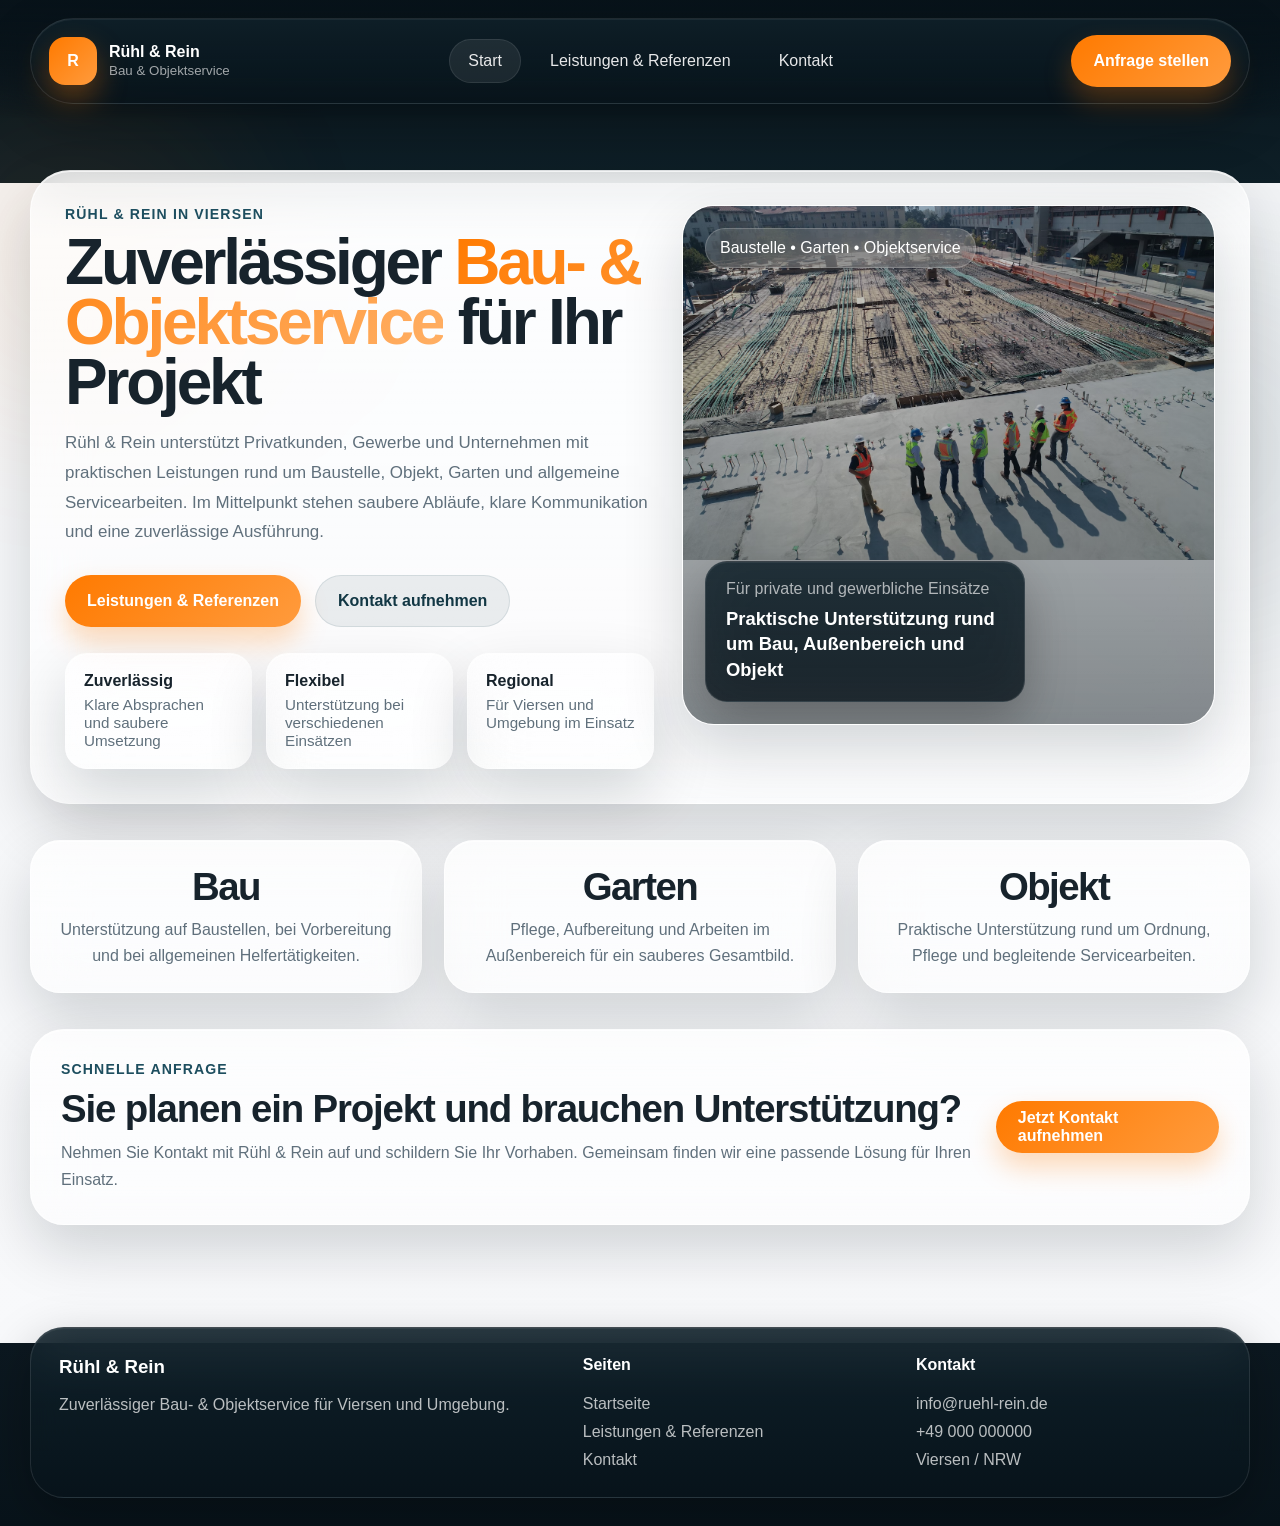
==== index.html @ a5742839 "first commit" ====
<!doctype html>
<html lang="de">
<head>
  <meta charset="utf-8">
  <meta name="viewport" content="width=device-width, initial-scale=1">
  <title>Rühl & Rein – Bau & Objektservice in Viersen</title>
  <meta name="description" content="Rühl & Rein steht für zuverlässigen Bau- und Objektservice in Viersen. Leistungen und Kontakt auf einen Blick.">
  <link rel="stylesheet" href="assets/css/style.css">
</head>
<body>
  <div class="bg-orb orb-1"></div>
  <div class="bg-orb orb-2"></div>
  
    <header class="site-header">
      <div class="container nav-shell glass dark-glass">
        <a href="index.html" class="brand" aria-label="Rühl & Rein Startseite">
          <span class="brand-mark">R</span>
          <span class="brand-copy">
            <strong>Rühl & Rein</strong>
            <small>Bau & Objektservice</small>
          </span>
        </a>

        <nav class="main-nav" aria-label="Hauptnavigation">
          <a href="index.html" class="active">Start</a>
          <a href="leistungen-referenzen.html" class="">Leistungen & Referenzen</a>
          <a href="kontakt.html" class="">Kontakt</a>
        </nav>

        <a href="kontakt.html" class="btn btn-primary">Anfrage stellen</a>
      </div>
    </header>
    
  <main>
    
<section class="hero container">
  <div class="hero-grid glass light-glass">
    <div class="hero-copy">
      <span class="eyebrow">Rühl & Rein in Viersen</span>
      <h1>Zuverlässiger <span>Bau- & Objektservice</span> für Ihr Projekt</h1>
      <p>
        Rühl & Rein unterstützt Privatkunden, Gewerbe und Unternehmen mit praktischen Leistungen
        rund um Baustelle, Objekt, Garten und allgemeine Servicearbeiten. Im Mittelpunkt stehen
        saubere Abläufe, klare Kommunikation und eine zuverlässige Ausführung.
      </p>

      <div class="hero-actions">
        <a href="leistungen-referenzen.html" class="btn btn-primary">Leistungen & Referenzen</a>
        <a href="kontakt.html" class="btn btn-ghost">Kontakt aufnehmen</a>
      </div>

      <div class="hero-facts">
        <div class="fact-card glass soft-glass">
          <strong>Zuverlässig</strong>
          <span>Klare Absprachen und saubere Umsetzung</span>
        </div>
        <div class="fact-card glass soft-glass">
          <strong>Flexibel</strong>
          <span>Unterstützung bei verschiedenen Einsätzen</span>
        </div>
        <div class="fact-card glass soft-glass">
          <strong>Regional</strong>
          <span>Für Viersen und Umgebung im Einsatz</span>
        </div>
      </div>
    </div>

    <div class="hero-visual">
      <div class="hero-image glass soft-glass">
        <img src="assets/img/1.avif" alt="1">
        <div class="hero-overlay">
          <div class="overlay-chip">Baustelle • Garten • Objektservice</div>
          <div class="overlay-card glass dark-glass">
            <span>Für private und gewerbliche Einsätze</span>
            <strong>Praktische Unterstützung rund um Bau, Außenbereich und Objekt</strong>
          </div>
        </div>
      </div>
    </div>
  </div>
</section>

<section class="section container">
  <div class="stats-grid">
    <article class="stat-card glass light-glass">
      <div class="stat-number">Bau</div>
      <div class="stat-label">Unterstützung auf Baustellen, bei Vorbereitung und bei allgemeinen Helfertätigkeiten.</div>
    </article>
    <article class="stat-card glass light-glass">
      <div class="stat-number">Garten</div>
      <div class="stat-label">Pflege, Aufbereitung und Arbeiten im Außenbereich für ein sauberes Gesamtbild.</div>
    </article>
    <article class="stat-card glass light-glass">
      <div class="stat-number">Objekt</div>
      <div class="stat-label">Praktische Unterstützung rund um Ordnung, Pflege und begleitende Servicearbeiten.</div>
    </article>
  </div>
</section>

<section class="section container">
  <div class="cta-box glass light-glass">
    <div>
      <span class="eyebrow">Schnelle Anfrage</span>
      <h2>Sie planen ein Projekt und brauchen Unterstützung?</h2>
      <p>Nehmen Sie Kontakt mit Rühl & Rein auf und schildern Sie Ihr Vorhaben. Gemeinsam finden wir eine passende Lösung für Ihren Einsatz.</p>
    </div>
    <a href="kontakt.html" class="btn btn-primary">Jetzt Kontakt aufnehmen</a>
  </div>
</section>

  </main>
  
    <footer class="site-footer">
      <div class="container footer-shell glass dark-glass">
        <div class="footer-box">
          <h3>Rühl & Rein</h3>
          <p>Zuverlässiger Bau- & Objektservice für Viersen und Umgebung.</p>
        </div>

        <div class="footer-box">
          <h4>Seiten</h4>
          <ul>
            <li><a href="index.html">Startseite</a></li>
            <li><a href="leistungen-referenzen.html">Leistungen & Referenzen</a></li>
            <li><a href="kontakt.html">Kontakt</a></li>
          </ul>
        </div>

        <div class="footer-box">
          <h4>Kontakt</h4>
          <ul>
            <li>info@ruehl-rein.de</li>
            <li>+49 000 000000</li>
            <li>Viersen / NRW</li>
          </ul>
        </div>
      </div>
    </footer>
    
</body>
</html>
---- assets/css/style.css ----
:root{
  --dark:#08131a;
  --dark-2:#10212a;
  --petrol:#123744;
  --petrol-2:#1d4e5f;
  --orange:#ff7a00;
  --orange-2:#ff9b3d;
  --white:#ffffff;
  --text:#17232c;
  --muted:#60707c;
  --line:rgba(255,255,255,.55);
  --line-dark:rgba(255,255,255,.1);
  --shadow:0 25px 60px rgba(7,18,24,.16);
  --radius-xl:36px;
  --radius-lg:28px;
  --radius-md:22px;
  --container:1220px;
}

*{box-sizing:border-box}
html{scroll-behavior:smooth}
body{
  margin:0;
  font-family:-apple-system,BlinkMacSystemFont,"SF Pro Display","Segoe UI",Roboto,Arial,sans-serif;
  color:var(--text);
  background:
    linear-gradient(180deg, #08131a 0%, #0f2028 12%, #f4f6f8 12%, #f8f9fb 88%, #0c1820 88%, #08131a 100%);
  min-height:100vh;
  overflow-x:hidden;
}
img{max-width:100%;display:block}
a{text-decoration:none;color:inherit}

.container{
  width:min(calc(100% - 32px), var(--container));
  margin-inline:auto;
}

.bg-orb{
  position:fixed;
  border-radius:50%;
  filter:blur(90px);
  pointer-events:none;
  z-index:0;
  opacity:.42;
}
.orb-1{
  width:340px;height:340px;left:-100px;top:90px;
  background:rgba(255,122,0,.18);
}
.orb-2{
  width:380px;height:380px;right:-120px;top:260px;
  background:rgba(18,55,68,.22);
}

.site-header{
  position:sticky;
  top:0;
  z-index:40;
  padding:18px 0 14px;
  background:linear-gradient(180deg, rgba(8,19,26,.95), rgba(8,19,26,.55), transparent);
  backdrop-filter:blur(12px);
}
.nav-shell{
  position:relative;
  z-index:3;
  display:flex;
  align-items:center;
  justify-content:space-between;
  gap:18px;
  padding:16px 18px;
  border-radius:999px;
}
.brand{
  display:flex;
  align-items:center;
  gap:12px;
  color:#fff;
}
.brand-mark{
  width:48px;height:48px;border-radius:16px;
  display:grid;place-items:center;
  background:linear-gradient(135deg, var(--orange), var(--orange-2));
  font-weight:800;
  box-shadow:0 14px 30px rgba(255,122,0,.35);
}
.brand-copy{
  display:flex;
  flex-direction:column;
  line-height:1.05;
}
.brand-copy small{
  color:rgba(255,255,255,.62);
  margin-top:4px;
}
.main-nav{
  display:flex;
  align-items:center;
  gap:10px;
  flex:1;
  justify-content:center;
}
.main-nav a{
  color:rgba(255,255,255,.9);
  padding:12px 18px;
  border-radius:999px;
  border:1px solid transparent;
  transition:.2s ease;
}
.main-nav a:hover,
.main-nav a.active{
  background:rgba(255,255,255,.08);
  border-color:rgba(255,255,255,.09);
}
.btn{
  display:inline-flex;
  align-items:center;
  justify-content:center;
  min-height:52px;
  padding:0 22px;
  border-radius:999px;
  font-weight:700;
  transition:transform .2s ease, box-shadow .2s ease, background .2s ease;
}
.btn:hover{transform:translateY(-1px)}
.btn-primary{
  color:#fff;
  background:linear-gradient(135deg, var(--orange), var(--orange-2));
  box-shadow:0 14px 28px rgba(255,122,0,.28);
}
.btn-ghost{
  color:var(--petrol);
  background:rgba(18,55,68,.08);
  border:1px solid rgba(18,55,68,.1);
}

main{
  position:relative;
  z-index:1;
  padding:34px 0 84px;
}

.hero{
  padding-top:18px;
}
.hero-grid{
  display:grid;
  grid-template-columns:1.05fr .95fr;
  gap:28px;
  border-radius:40px;
  padding:34px;
}
.hero-grid.compact{
  grid-template-columns:1fr .85fr;
  min-height:420px;
  align-items:center;
}
.eyebrow{
  display:inline-block;
  margin-bottom:10px;
  text-transform:uppercase;
  letter-spacing:.08em;
  font-size:.88rem;
  font-weight:700;
  color:var(--petrol-2);
}
.hero h1{
  margin:0 0 16px;
  font-size:clamp(2.6rem, 5vw, 5.2rem);
  line-height:.94;
  letter-spacing:-.05em;
}
.hero h1 span{
  background:linear-gradient(135deg, var(--orange), #ffb066);
  -webkit-background-clip:text;
  background-clip:text;
  color:transparent;
}
.hero p{
  margin:0;
  color:var(--muted);
  line-height:1.75;
  font-size:1.06rem;
  max-width:650px;
}
.hero-actions{
  display:flex;
  flex-wrap:wrap;
  gap:14px;
  margin-top:28px;
}
.hero-facts{
  display:grid;
  grid-template-columns:repeat(3, minmax(0,1fr));
  gap:14px;
  margin-top:26px;
}
.fact-card{
  padding:18px;
  border-radius:22px;
}
.fact-card strong{
  display:block;
  margin-bottom:6px;
  font-size:1rem;
}
.fact-card span{
  color:var(--muted);
  font-size:.95rem;
}
.hero-image{
  position:relative;
  overflow:hidden;
  border-radius:32px;
  min-height:520px;
  width:100%;
}
.hero-image.small{
  min-height:360px;
}
.hero-image img{
  width:100%;
  height:100%;
  object-fit:cover;
}
.hero-overlay{
  position:absolute;
  inset:0;
  display:flex;
  flex-direction:column;
  justify-content:space-between;
  padding:22px;
  background:linear-gradient(180deg, rgba(8,19,26,.18), rgba(8,19,26,.5));
}
.overlay-chip{
  align-self:flex-start;
  color:#fff;
  background:rgba(255,255,255,.16);
  border:1px solid rgba(255,255,255,.18);
  backdrop-filter:blur(18px);
  padding:10px 14px;
  border-radius:999px;
}
.overlay-card{
  align-self:flex-start;
  padding:18px 20px;
  border-radius:22px;
  color:#fff;
  max-width:320px;
}
.overlay-card span{
  display:block;
  color:rgba(255,255,255,.66);
  margin-bottom:8px;
}
.overlay-card strong{
  font-size:1.15rem;
  line-height:1.4;
}

.section{
  position:relative;
  z-index:1;
  padding-top:36px;
}
.section-head{
  margin-bottom:18px;
}
.section-head.center{
  text-align:center;
}
.section-head h2{
  margin:0 0 8px;
  font-size:clamp(1.9rem,3vw,3.1rem);
  letter-spacing:-.03em;
}
.section-head p{
  margin:0;
  color:var(--muted);
  line-height:1.7;
}

.grid-2{
  display:grid;
  grid-template-columns:1fr 1fr;
  gap:22px;
}
.service-grid,
.project-grid,
.contact-grid,
.stats-grid{
  display:grid;
  grid-template-columns:repeat(3, minmax(0,1fr));
  gap:22px;
}
.service-card,
.project-card,
.contact-card,
.stat-card,
.cta-box,
.text-panel{
  position:relative;
  overflow:hidden;
}
.service-card,
.contact-card,
.stat-card,
.text-panel{
  padding:24px;
  border-radius:30px;
}
.card-icon{
  width:58px;
  height:58px;
  display:grid;
  place-items:center;
  border-radius:18px;
  margin-bottom:16px;
  font-size:1.5rem;
  background:linear-gradient(135deg, rgba(255,122,0,.16), rgba(18,55,68,.1));
}
.service-card h3,
.project-content h3,
.contact-card h3,
.text-panel h3{
  margin:0 0 10px;
  font-size:1.35rem;
  letter-spacing:-.02em;
}
.service-card p,
.project-content p,
.contact-card p,
.text-panel p{
  margin:0 0 16px;
  color:var(--muted);
  line-height:1.75;
}
.service-card a,
.contact-card a{
  color:var(--orange);
  font-weight:700;
}

.project-card{
  border-radius:30px;
}
.project-image{
  height:240px;
  overflow:hidden;
}
.project-image.tall{
  height:280px;
}
.project-image img{
  width:100%;
  height:100%;
  object-fit:cover;
}
.project-content{
  padding:22px;
}

.stat-card{
  text-align:center;
}
.stat-number{
  font-size:2.4rem;
  font-weight:800;
  letter-spacing:-.04em;
  margin-bottom:8px;
}
.stat-label{
  color:var(--muted);
  line-height:1.6;
}

.cta-box{
  display:flex;
  align-items:center;
  justify-content:space-between;
  gap:20px;
  padding:30px;
  border-radius:34px;
}
.cta-box h2{
  margin:0 0 8px;
  font-size:clamp(1.7rem,3vw,2.8rem);
  letter-spacing:-.03em;
}
.cta-box p{
  margin:0;
  color:var(--muted);
  line-height:1.7;
}

.contact-list{
  list-style:none;
  margin:0;
  padding:0;
  display:grid;
  gap:14px;
}
.contact-list li{
  color:var(--muted);
  line-height:1.7;
}
.contact-list strong{
  display:block;
  color:var(--text);
  margin-bottom:4px;
}

.site-footer{
  position:relative;
  z-index:1;
  padding:18px 0 28px;
}
.footer-shell{
  display:grid;
  grid-template-columns:1.3fr .8fr .8fr;
  gap:28px;
  padding:28px;
  border-radius:34px;
  color:#fff;
}
.footer-shell h3,
.footer-shell h4{
  margin-top:0;
}
.footer-shell p,
.footer-shell li,
.footer-shell a{
  color:rgba(255,255,255,.72);
}
.footer-shell ul{
  list-style:none;
  margin:0;
  padding:0;
  display:grid;
  gap:10px;
}

.glass{
  backdrop-filter:blur(26px) saturate(135%);
  -webkit-backdrop-filter:blur(26px) saturate(135%);
}
.light-glass{
  background:linear-gradient(180deg, rgba(255,255,255,.78), rgba(255,255,255,.54));
  border:1px solid var(--line);
  box-shadow:var(--shadow), inset 0 1px 0 rgba(255,255,255,.72);
}
.soft-glass{
  background:linear-gradient(180deg, rgba(255,255,255,.5), rgba(255,255,255,.3));
  border:1px solid rgba(255,255,255,.34);
  box-shadow:var(--shadow), inset 0 1px 0 rgba(255,255,255,.55);
}
.dark-glass{
  background:linear-gradient(180deg, rgba(16,33,42,.86), rgba(8,19,26,.78));
  border:1px solid var(--line-dark);
  box-shadow:0 18px 50px rgba(0,0,0,.28), inset 0 1px 0 rgba(255,255,255,.06);
}

@media (max-width: 1040px){
  .nav-shell{
    border-radius:30px;
    flex-wrap:wrap;
    justify-content:center;
  }
  .brand{width:100%; justify-content:center;}
  .main-nav{order:3; width:100%; flex-wrap:wrap;}
  .hero-grid,
  .hero-grid.compact,
  .grid-2,
  .service-grid,
  .project-grid,
  .contact-grid,
  .stats-grid,
  .footer-shell,
  .cta-box{
    grid-template-columns:1fr;
  }
  .cta-box{align-items:flex-start;}
}
@media (max-width: 720px){
  body{
    background:linear-gradient(180deg, #08131a 0%, #0f2028 9%, #f4f6f8 9%, #f8f9fb 90%, #0c1820 90%, #08131a 100%);
  }
  main{padding-bottom:56px;}
  .hero-grid{
    padding:20px;
    border-radius:28px;
  }
  .hero-facts{
    grid-template-columns:1fr;
  }
  .hero-image{min-height:360px;}
  .service-card,
  .contact-card,
  .stat-card,
  .text-panel,
  .project-content,
  .cta-box,
  .footer-shell{
    padding:20px;
  }
}
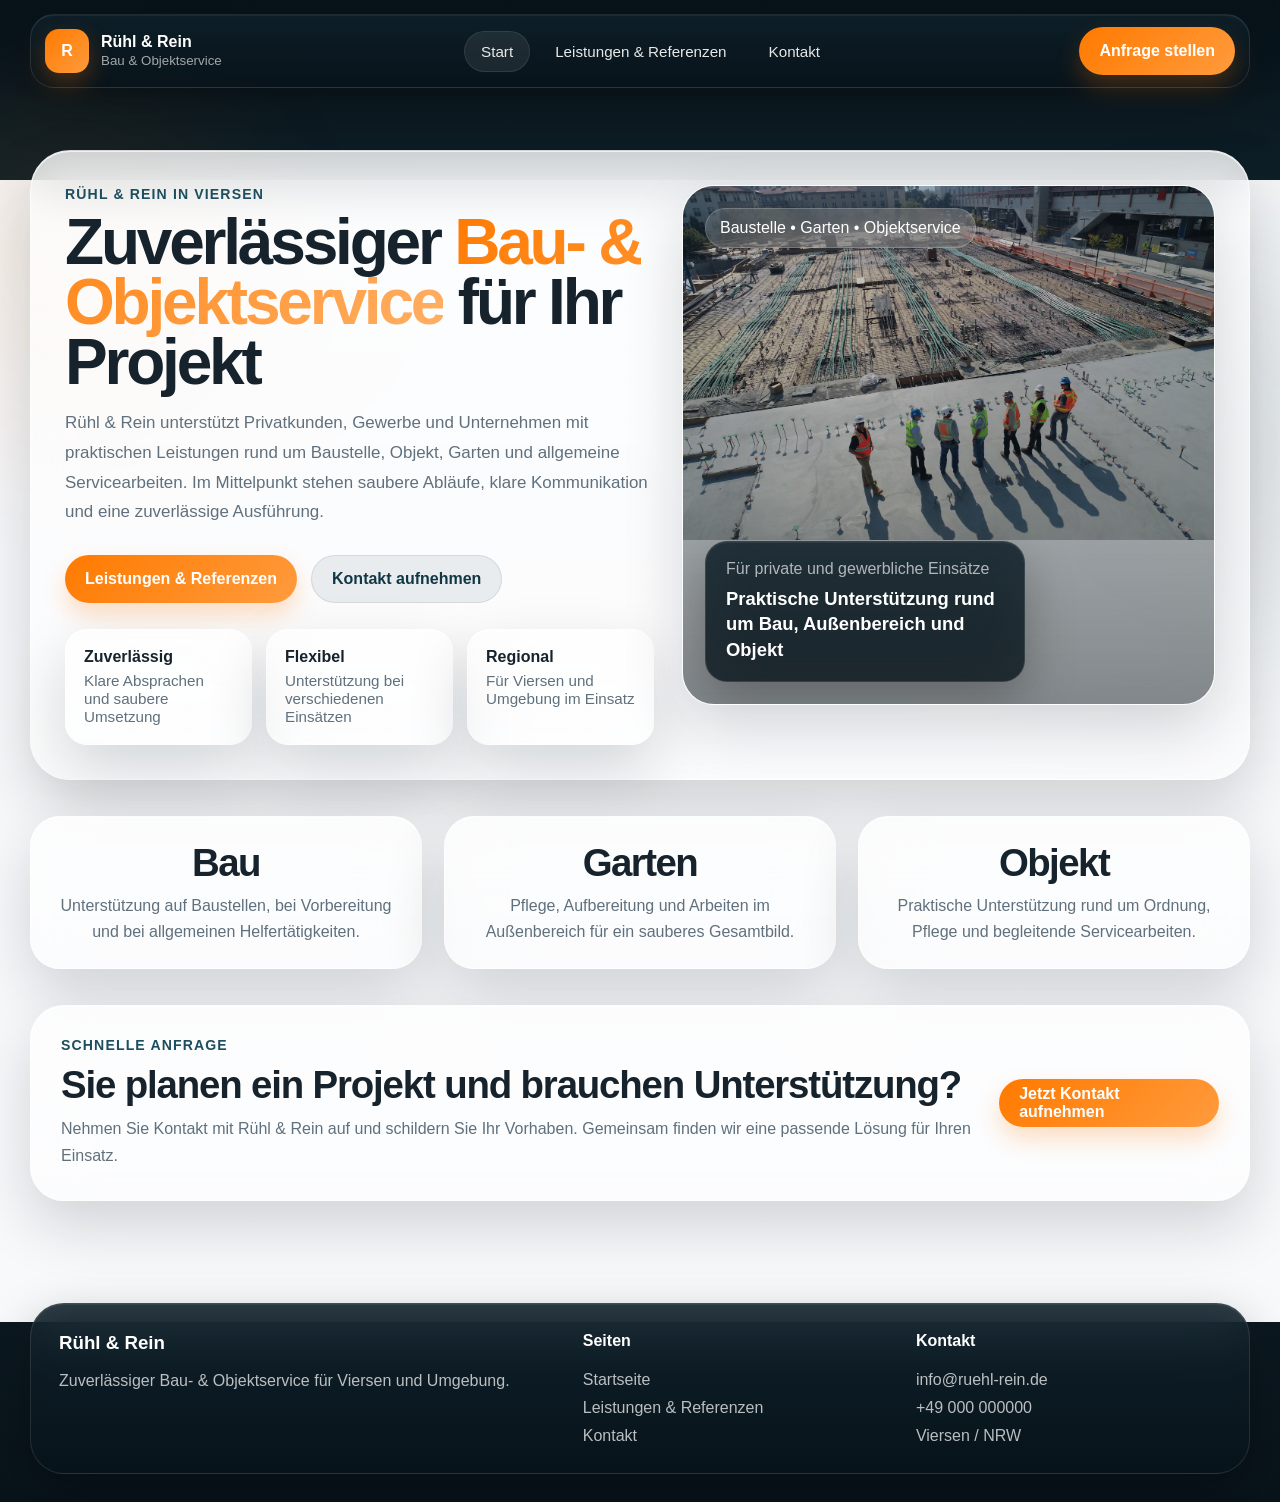
==== commit 3e5999ad: "add website files" ====
--- a/index.html
+++ b/index.html
@@ -23,11 +23,16 @@
 
         <nav class="main-nav" aria-label="Hauptnavigation">
           <a href="index.html" class="active">Start</a>
-          <a href="leistungen-referenzen.html" class="">Leistungen & Referenzen</a>
+          <a href="leistungen-referenzen.html" class="">Leistungen &amp; Referenzen</a>
           <a href="kontakt.html" class="">Kontakt</a>
         </nav>
 
-        <a href="kontakt.html" class="btn btn-primary">Anfrage stellen</a>
+        <div class="nav-actions">
+          <a href="kontakt.html" class="btn btn-primary">Anfrage stellen</a>
+          <button class="nav-toggle" type="button" aria-label="Menü öffnen" aria-expanded="false">
+            <span class="nav-toggle-lines"></span>
+          </button>
+        </div>
       </div>
     </header>
     
@@ -137,5 +142,6 @@
       </div>
     </footer>
     
+    <script src="assets/js/nav.js"></script>
 </body>
 </html>
--- a/assets/css/style.css
+++ b/assets/css/style.css
@@ -58,67 +58,115 @@
   position:sticky;
   top:0;
   z-index:40;
-  padding:18px 0 14px;
-  background:linear-gradient(180deg, rgba(8,19,26,.95), rgba(8,19,26,.55), transparent);
-  backdrop-filter:blur(12px);
+  padding:14px 0 10px;
+  background:linear-gradient(180deg, rgba(8,19,26,.88), rgba(8,19,26,.36), transparent);
+  backdrop-filter:blur(8px);
+  -webkit-backdrop-filter:blur(8px);
 }
 .nav-shell{
   position:relative;
   z-index:3;
-  display:flex;
-  align-items:center;
-  justify-content:space-between;
-  gap:18px;
-  padding:16px 18px;
-  border-radius:999px;
+  display:grid;
+  grid-template-columns:auto 1fr auto;
+  align-items:center;
+  gap:16px;
+  padding:12px 14px;
+  border-radius:24px;
 }
 .brand{
   display:flex;
   align-items:center;
   gap:12px;
   color:#fff;
+  min-width:0;
 }
 .brand-mark{
-  width:48px;height:48px;border-radius:16px;
+  width:44px;height:44px;border-radius:14px;
   display:grid;place-items:center;
   background:linear-gradient(135deg, var(--orange), var(--orange-2));
   font-weight:800;
-  box-shadow:0 14px 30px rgba(255,122,0,.35);
+  box-shadow:0 10px 24px rgba(255,122,0,.28);
+  flex:0 0 auto;
 }
 .brand-copy{
   display:flex;
   flex-direction:column;
-  line-height:1.05;
+  line-height:1.02;
+  min-width:0;
+}
+.brand-copy strong{
+  font-size:1rem;
+  white-space:nowrap;
 }
 .brand-copy small{
   color:rgba(255,255,255,.62);
   margin-top:4px;
+  white-space:nowrap;
 }
 .main-nav{
   display:flex;
   align-items:center;
-  gap:10px;
-  flex:1;
   justify-content:center;
+  gap:8px;
+  min-width:0;
 }
 .main-nav a{
   color:rgba(255,255,255,.9);
-  padding:12px 18px;
+  padding:11px 16px;
   border-radius:999px;
   border:1px solid transparent;
   transition:.2s ease;
+  font-size:.95rem;
+  white-space:nowrap;
 }
 .main-nav a:hover,
 .main-nav a.active{
   background:rgba(255,255,255,.08);
   border-color:rgba(255,255,255,.09);
 }
+.nav-actions{
+  display:flex;
+  align-items:center;
+  justify-content:flex-end;
+  gap:10px;
+}
+.nav-toggle{
+  display:none;
+  width:44px;
+  height:44px;
+  border:1px solid rgba(255,255,255,.1);
+  border-radius:14px;
+  background:rgba(255,255,255,.06);
+  color:#fff;
+  padding:0;
+  align-items:center;
+  justify-content:center;
+  cursor:pointer;
+}
+.nav-toggle:focus-visible{
+  outline:2px solid rgba(255,155,61,.75);
+  outline-offset:2px;
+}
+.nav-toggle-lines,
+.nav-toggle-lines::before,
+.nav-toggle-lines::after{
+  display:block;
+  width:18px;
+  height:2px;
+  border-radius:999px;
+  background:#fff;
+  position:relative;
+  transition:transform .25s ease, opacity .2s ease;
+  content:"";
+}
+.nav-toggle-lines::before{position:absolute; top:-6px; left:0;}
+.nav-toggle-lines::after{position:absolute; top:6px; left:0;}
 .btn{
   display:inline-flex;
   align-items:center;
   justify-content:center;
-  min-height:52px;
-  padding:0 22px;
+  min-height:48px;
+  padding:0 20px;
   border-radius:999px;
   font-weight:700;
   transition:transform .2s ease, box-shadow .2s ease, background .2s ease;
@@ -127,7 +175,7 @@
 .btn-primary{
   color:#fff;
   background:linear-gradient(135deg, var(--orange), var(--orange-2));
-  box-shadow:0 14px 28px rgba(255,122,0,.28);
+  box-shadow:0 12px 24px rgba(255,122,0,.24);
 }
 .btn-ghost{
   color:var(--petrol);
@@ -462,13 +510,6 @@
 }
 
 @media (max-width: 1040px){
-  .nav-shell{
-    border-radius:30px;
-    flex-wrap:wrap;
-    justify-content:center;
-  }
-  .brand{width:100%; justify-content:center;}
-  .main-nav{order:3; width:100%; flex-wrap:wrap;}
   .hero-grid,
   .hero-grid.compact,
   .grid-2,
@@ -481,6 +522,52 @@
     grid-template-columns:1fr;
   }
   .cta-box{align-items:flex-start;}
+  .main-nav a{padding-inline:13px;}
+}
+@media (max-width: 860px){
+  .site-header{padding:12px 0 8px;}
+  .nav-shell{
+    grid-template-columns:1fr auto;
+    gap:12px;
+    border-radius:22px;
+  }
+  .main-nav{
+    position:absolute;
+    top:calc(100% + 10px);
+    left:0;
+    right:0;
+    display:grid;
+    gap:10px;
+    padding:12px;
+    border-radius:22px;
+    background:linear-gradient(180deg, rgba(16,33,42,.96), rgba(8,19,26,.92));
+    border:1px solid rgba(255,255,255,.08);
+    box-shadow:0 18px 50px rgba(0,0,0,.28);
+    backdrop-filter:blur(10px);
+    -webkit-backdrop-filter:blur(10px);
+    opacity:0;
+    visibility:hidden;
+    transform:translateY(-8px);
+    pointer-events:none;
+    transition:opacity .22s ease, transform .22s ease, visibility .22s ease;
+  }
+  .main-nav a{
+    width:100%;
+    text-align:left;
+    padding:14px 16px;
+    border-radius:16px;
+  }
+  .nav-shell.nav-open .main-nav{
+    opacity:1;
+    visibility:visible;
+    transform:translateY(0);
+    pointer-events:auto;
+  }
+  .nav-shell.nav-open .nav-toggle-lines{background:transparent;}
+  .nav-shell.nav-open .nav-toggle-lines::before{transform:translateY(6px) rotate(45deg);}
+  .nav-shell.nav-open .nav-toggle-lines::after{transform:translateY(-6px) rotate(-45deg);}
+  .nav-actions .btn-primary{display:none;}
+  .nav-toggle{display:inline-flex;}
 }
 @media (max-width: 720px){
   body{
@@ -491,6 +578,10 @@
     padding:20px;
     border-radius:28px;
   }
+  .nav-shell{padding:10px 10px;}
+  .brand-mark{width:40px;height:40px;border-radius:12px;}
+  .brand-copy strong{font-size:.96rem;}
+  .brand-copy small{font-size:.78rem;}
   .hero-facts{
     grid-template-columns:1fr;
   }
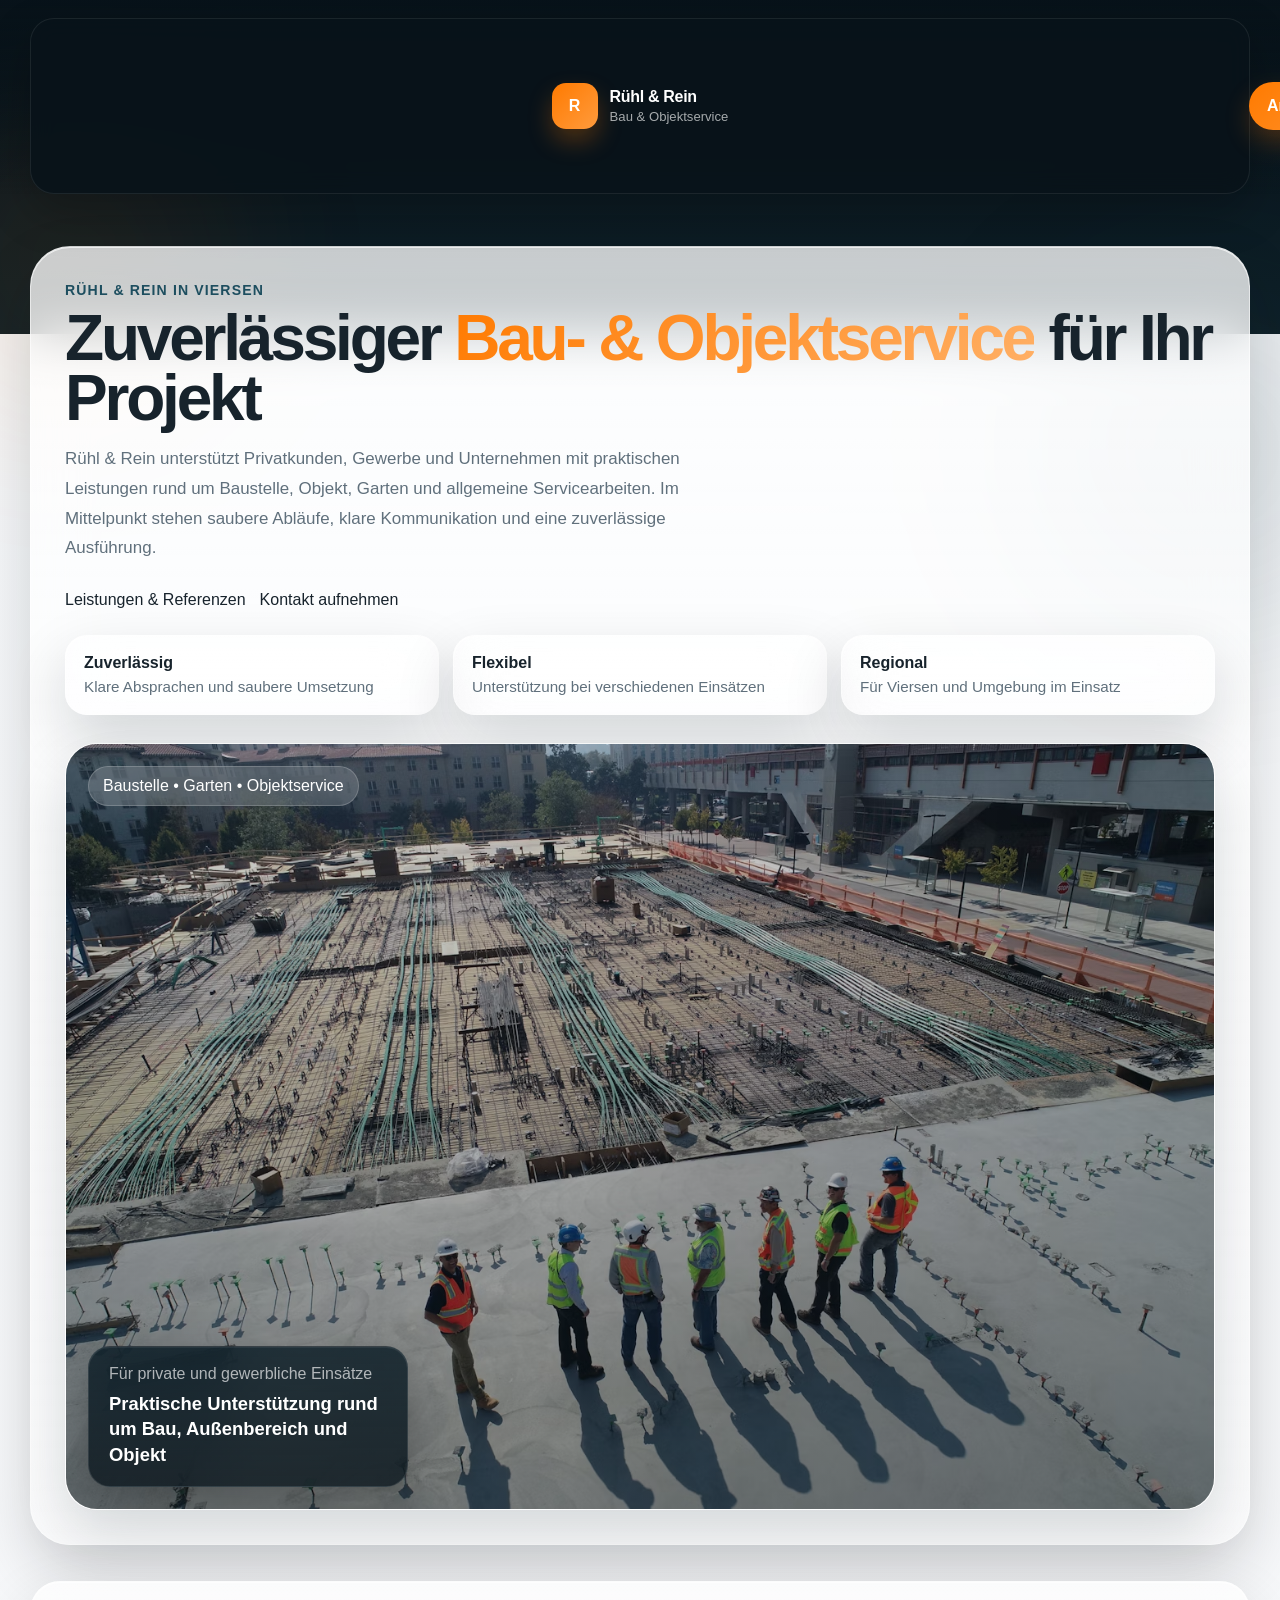
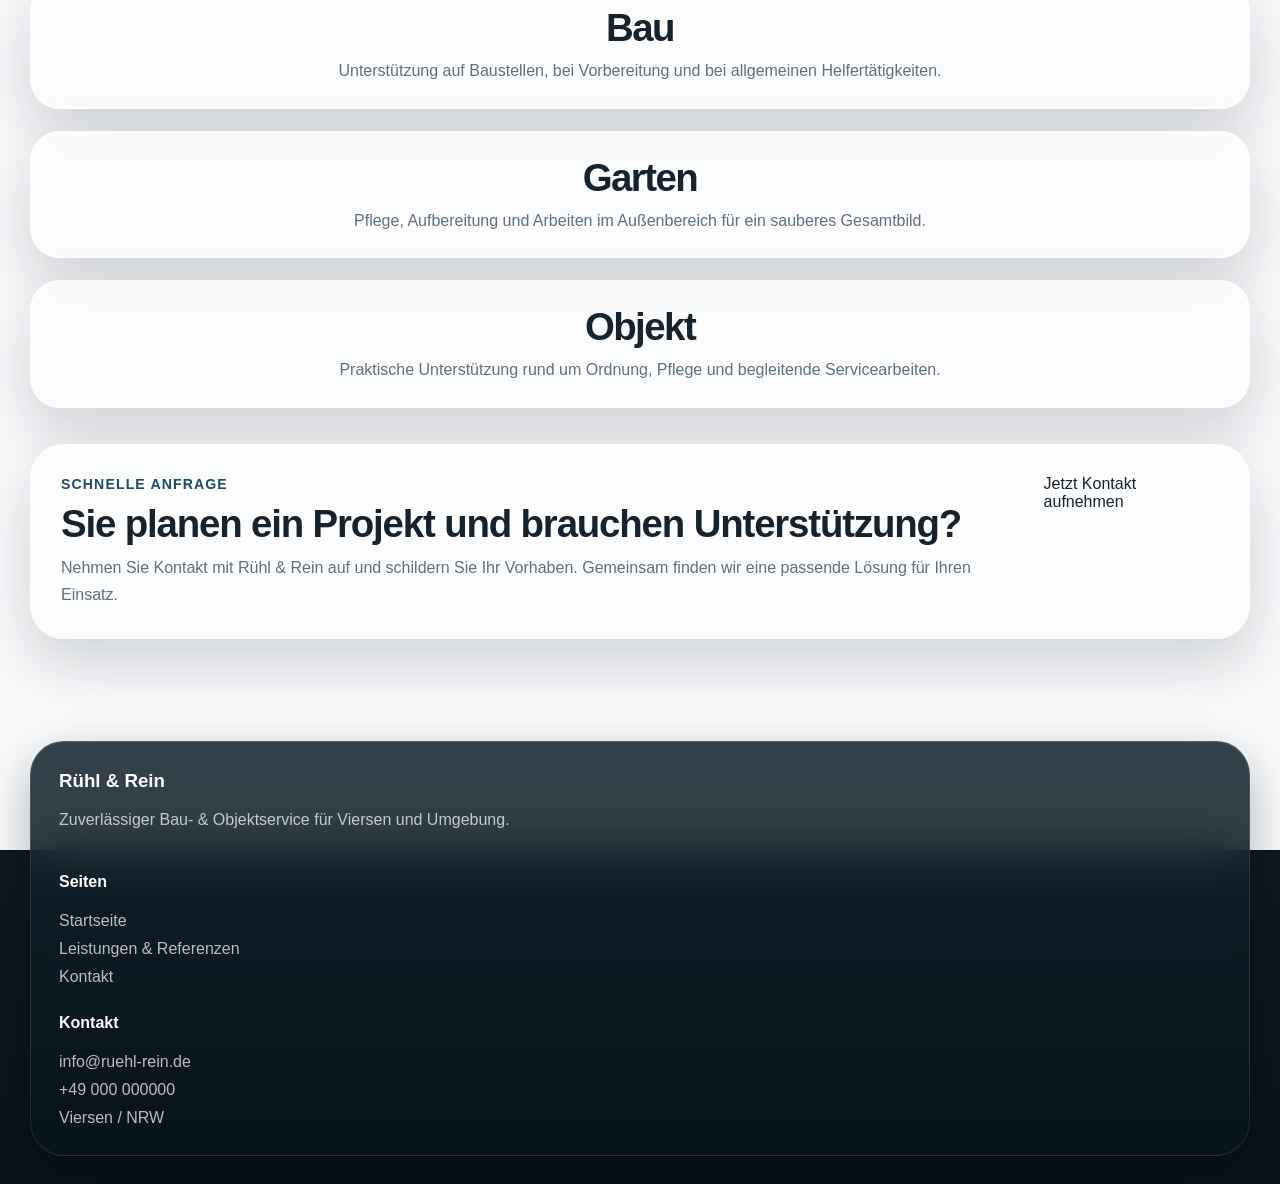
==== commit 606dc8ec: "add website files" ====
--- a/index.html
+++ b/index.html
@@ -11,30 +11,35 @@
   <div class="bg-orb orb-1"></div>
   <div class="bg-orb orb-2"></div>
   
-    <header class="site-header">
-      <div class="container nav-shell glass dark-glass">
-        <a href="index.html" class="brand" aria-label="Rühl & Rein Startseite">
-          <span class="brand-mark">R</span>
-          <span class="brand-copy">
-            <strong>Rühl & Rein</strong>
-            <small>Bau & Objektservice</small>
-          </span>
-        </a>
+    
+<header class="site-header">
+  <div class="container header-bar">
+    <a href="index.html" class="brand" aria-label="Rühl & Rein Startseite">
+      <span class="brand-mark">R</span>
+      <span class="brand-copy">
+        <strong>Rühl & Rein</strong>
+        <small>Bau & Objektservice</small>
+      </span>
+    </a>
 
-        <nav class="main-nav" aria-label="Hauptnavigation">
-          <a href="index.html" class="active">Start</a>
-          <a href="leistungen-referenzen.html" class="">Leistungen &amp; Referenzen</a>
-          <a href="kontakt.html" class="">Kontakt</a>
-        </nav>
+    <button class="nav-toggle" type="button" aria-expanded="false" aria-controls="site-nav" aria-label="Menü öffnen">
+      <span></span>
+      <span></span>
+      <span></span>
+    </button>
 
-        <div class="nav-actions">
-          <a href="kontakt.html" class="btn btn-primary">Anfrage stellen</a>
-          <button class="nav-toggle" type="button" aria-label="Menü öffnen" aria-expanded="false">
-            <span class="nav-toggle-lines"></span>
-          </button>
-        </div>
-      </div>
-    </header>
+    <div class="nav-panel" id="site-nav">
+      <nav class="main-nav" aria-label="Hauptnavigation">
+        <a href="index.html" class="active">Start</a>
+        <a href="leistungen-referenzen.html">Leistungen & Referenzen</a>
+        <a href="kontakt.html">Kontakt</a>
+      </nav>
+
+      <a href="kontakt.html" class="header-cta">Anfrage stellen</a>
+    </div>
+  </div>
+</header>
+
     
   <main>
     
@@ -115,33 +120,35 @@
 
   </main>
   
-    <footer class="site-footer">
-      <div class="container footer-shell glass dark-glass">
-        <div class="footer-box">
-          <h3>Rühl & Rein</h3>
-          <p>Zuverlässiger Bau- & Objektservice für Viersen und Umgebung.</p>
-        </div>
+    
+<footer class="site-footer">
+  <div class="container footer-shell glass dark-glass">
+    <div class="footer-box">
+      <h3>Rühl & Rein</h3>
+      <p>Zuverlässiger Bau- & Objektservice für Viersen und Umgebung.</p>
+    </div>
 
-        <div class="footer-box">
-          <h4>Seiten</h4>
-          <ul>
-            <li><a href="index.html">Startseite</a></li>
-            <li><a href="leistungen-referenzen.html">Leistungen & Referenzen</a></li>
-            <li><a href="kontakt.html">Kontakt</a></li>
-          </ul>
-        </div>
+    <div class="footer-box">
+      <h4>Seiten</h4>
+      <ul>
+        <li><a href="index.html">Startseite</a></li>
+        <li><a href="leistungen-referenzen.html">Leistungen & Referenzen</a></li>
+        <li><a href="kontakt.html">Kontakt</a></li>
+      </ul>
+    </div>
 
-        <div class="footer-box">
-          <h4>Kontakt</h4>
-          <ul>
-            <li>info@ruehl-rein.de</li>
-            <li>+49 000 000000</li>
-            <li>Viersen / NRW</li>
-          </ul>
-        </div>
-      </div>
-    </footer>
+    <div class="footer-box">
+      <h4>Kontakt</h4>
+      <ul>
+        <li>info@ruehl-rein.de</li>
+        <li>+49 000 000000</li>
+        <li>Viersen / NRW</li>
+      </ul>
+    </div>
+  </div>
+</footer>
+
     
-    <script src="assets/js/nav.js"></script>
+  <script src="assets/js/nav.js"></script>
 </body>
 </html>
--- a/assets/css/style.css
+++ b/assets/css/style.css
@@ -54,136 +54,148 @@
   background:rgba(18,55,68,.22);
 }
 
+
 .site-header{
   position:sticky;
   top:0;
-  z-index:40;
-  padding:14px 0 10px;
-  background:linear-gradient(180deg, rgba(8,19,26,.88), rgba(8,19,26,.36), transparent);
-  backdrop-filter:blur(8px);
-  -webkit-backdrop-filter:blur(8px);
-}
-.nav-shell{
-  position:relative;
-  z-index:3;
-  display:grid;
-  grid-template-columns:auto 1fr auto;
+  z-index:60;
+  padding:18px 0 0;
+  background:linear-gradient(180deg, rgba(8,19,26,.92), rgba(8,19,26,.54), transparent);
+}
+
+.header-bar{
+  display:flex;
   align-items:center;
-  gap:16px;
-  padding:12px 14px;
+  justify-content:space-between;
+  gap:18px;
+  min-height:82px;
+  padding:14px 18px;
   border-radius:24px;
-}
+  background:rgba(8,19,26,.88);
+  border:1px solid rgba(255,255,255,.08);
+  box-shadow:0 18px 46px rgba(0,0,0,.24);
+  backdrop-filter:blur(12px);
+  -webkit-backdrop-filter:blur(12px);
+}
+
 .brand{
   display:flex;
   align-items:center;
   gap:12px;
   color:#fff;
+  flex:0 0 auto;
   min-width:0;
 }
 .brand-mark{
-  width:44px;height:44px;border-radius:14px;
-  display:grid;place-items:center;
+  width:46px;
+  height:46px;
+  border-radius:14px;
+  display:grid;
+  place-items:center;
   background:linear-gradient(135deg, var(--orange), var(--orange-2));
+  box-shadow:0 12px 24px rgba(255,122,0,.28);
+  color:#fff;
   font-weight:800;
-  box-shadow:0 10px 24px rgba(255,122,0,.28);
-  flex:0 0 auto;
+  font-size:1rem;
 }
 .brand-copy{
   display:flex;
   flex-direction:column;
-  line-height:1.02;
-  min-width:0;
+  line-height:1.05;
 }
 .brand-copy strong{
   font-size:1rem;
-  white-space:nowrap;
+  letter-spacing:-.02em;
 }
 .brand-copy small{
-  color:rgba(255,255,255,.62);
+  color:rgba(255,255,255,.64);
   margin-top:4px;
-  white-space:nowrap;
-}
+  font-size:.82rem;
+}
+
+.nav-panel{
+  display:flex;
+  align-items:center;
+  justify-content:flex-end;
+  gap:14px;
+  flex:1 1 auto;
+}
+
 .main-nav{
   display:flex;
   align-items:center;
-  justify-content:center;
-  gap:8px;
-  min-width:0;
-}
+  gap:6px;
+  padding:6px;
+  border-radius:999px;
+  background:rgba(255,255,255,.05);
+  border:1px solid rgba(255,255,255,.06);
+}
+
 .main-nav a{
-  color:rgba(255,255,255,.9);
+  color:rgba(255,255,255,.86);
+  font-size:.96rem;
+  font-weight:600;
   padding:11px 16px;
   border-radius:999px;
-  border:1px solid transparent;
-  transition:.2s ease;
-  font-size:.95rem;
+  transition:background .2s ease, color .2s ease, transform .2s ease;
   white-space:nowrap;
 }
-.main-nav a:hover,
+.main-nav a:hover{
+  color:#fff;
+  background:rgba(255,255,255,.08);
+}
 .main-nav a.active{
-  background:rgba(255,255,255,.08);
-  border-color:rgba(255,255,255,.09);
-}
-.nav-actions{
-  display:flex;
-  align-items:center;
-  justify-content:flex-end;
-  gap:10px;
-}
-.nav-toggle{
-  display:none;
-  width:44px;
-  height:44px;
-  border:1px solid rgba(255,255,255,.1);
-  border-radius:14px;
-  background:rgba(255,255,255,.06);
-  color:#fff;
-  padding:0;
-  align-items:center;
-  justify-content:center;
-  cursor:pointer;
-}
-.nav-toggle:focus-visible{
-  outline:2px solid rgba(255,155,61,.75);
-  outline-offset:2px;
-}
-.nav-toggle-lines,
-.nav-toggle-lines::before,
-.nav-toggle-lines::after{
-  display:block;
-  width:18px;
-  height:2px;
-  border-radius:999px;
-  background:#fff;
-  position:relative;
-  transition:transform .25s ease, opacity .2s ease;
-  content:"";
-}
-.nav-toggle-lines::before{position:absolute; top:-6px; left:0;}
-.nav-toggle-lines::after{position:absolute; top:6px; left:0;}
-.btn{
+  color:#fff;
+  background:rgba(255,255,255,.12);
+}
+
+.header-cta{
   display:inline-flex;
   align-items:center;
   justify-content:center;
   min-height:48px;
-  padding:0 20px;
+  padding:0 18px;
   border-radius:999px;
+  background:linear-gradient(135deg, var(--orange), var(--orange-2));
+  color:#fff;
   font-weight:700;
-  transition:transform .2s ease, box-shadow .2s ease, background .2s ease;
-}
-.btn:hover{transform:translateY(-1px)}
-.btn-primary{
-  color:#fff;
-  background:linear-gradient(135deg, var(--orange), var(--orange-2));
-  box-shadow:0 12px 24px rgba(255,122,0,.24);
-}
-.btn-ghost{
-  color:var(--petrol);
-  background:rgba(18,55,68,.08);
-  border:1px solid rgba(18,55,68,.1);
+  white-space:nowrap;
+  box-shadow:0 12px 26px rgba(255,122,0,.24);
+}
+
+.nav-toggle{
+  display:none;
+  width:48px;
+  height:48px;
+  border:none;
+  border-radius:14px;
+  background:rgba(255,255,255,.06);
+  border:1px solid rgba(255,255,255,.08);
+  padding:0;
+  cursor:pointer;
+  flex:0 0 auto;
+}
+.nav-toggle span{
+  display:block;
+  width:18px;
+  height:2px;
+  margin:4px auto;
+  border-radius:999px;
+  background:#fff;
+  transition:transform .22s ease, opacity .22s ease;
+}
+.nav-open .nav-toggle span:nth-child(1){
+  transform:translateY(6px) rotate(45deg);
+}
+.nav-open .nav-toggle span:nth-child(2){
+  opacity:0;
+}
+.nav-open .nav-toggle span:nth-child(3){
+  transform:translateY(-6px) rotate(-45deg);
 }
 
 main{
+
   position:relative;
   z-index:1;
   padding:34px 0 84px;
@@ -509,7 +521,9 @@
   box-shadow:0 18px 50px rgba(0,0,0,.28), inset 0 1px 0 rgba(255,255,255,.06);
 }
 
-@media (max-width: 1040px){
+
+  .brand{width:100%; justify-content:center;}
+  .main-nav{order:3; width:100%; flex-wrap:wrap;}
   .hero-grid,
   .hero-grid.compact,
   .grid-2,
@@ -522,53 +536,71 @@
     grid-template-columns:1fr;
   }
   .cta-box{align-items:flex-start;}
-  .main-nav a{padding-inline:13px;}
-}
+}
+@media (max-width: 1040px){
+  .main-nav a{
+    padding:10px 14px;
+  }
+  .header-cta{
+    padding:0 16px;
+  }
+}
+
 @media (max-width: 860px){
-  .site-header{padding:12px 0 8px;}
-  .nav-shell{
-    grid-template-columns:1fr auto;
-    gap:12px;
-    border-radius:22px;
-  }
-  .main-nav{
+  .site-header{
+    padding-top:14px;
+  }
+  .header-bar{
+    min-height:74px;
+    border-radius:20px;
+    padding:12px 14px;
+  }
+  .brand-copy small{
+    display:none;
+  }
+  .nav-toggle{
+    display:inline-block;
+  }
+  .nav-panel{
     position:absolute;
     top:calc(100% + 10px);
     left:0;
     right:0;
-    display:grid;
-    gap:10px;
-    padding:12px;
+    display:none;
+    flex-direction:column;
+    align-items:stretch;
+    gap:12px;
+    padding:14px;
     border-radius:22px;
-    background:linear-gradient(180deg, rgba(16,33,42,.96), rgba(8,19,26,.92));
+    background:rgba(8,19,26,.96);
     border:1px solid rgba(255,255,255,.08);
-    box-shadow:0 18px 50px rgba(0,0,0,.28);
-    backdrop-filter:blur(10px);
-    -webkit-backdrop-filter:blur(10px);
-    opacity:0;
-    visibility:hidden;
-    transform:translateY(-8px);
-    pointer-events:none;
-    transition:opacity .22s ease, transform .22s ease, visibility .22s ease;
+    box-shadow:0 18px 46px rgba(0,0,0,.28);
+  }
+  .nav-open .nav-panel{
+    display:flex;
+  }
+  .main-nav{
+    flex-direction:column;
+    align-items:stretch;
+    gap:6px;
+    padding:4px;
+    background:transparent;
+    border:none;
   }
   .main-nav a{
-    width:100%;
-    text-align:left;
     padding:14px 16px;
     border-radius:16px;
-  }
-  .nav-shell.nav-open .main-nav{
-    opacity:1;
-    visibility:visible;
-    transform:translateY(0);
-    pointer-events:auto;
-  }
-  .nav-shell.nav-open .nav-toggle-lines{background:transparent;}
-  .nav-shell.nav-open .nav-toggle-lines::before{transform:translateY(6px) rotate(45deg);}
-  .nav-shell.nav-open .nav-toggle-lines::after{transform:translateY(-6px) rotate(-45deg);}
-  .nav-actions .btn-primary{display:none;}
-  .nav-toggle{display:inline-flex;}
-}
+    background:rgba(255,255,255,.04);
+  }
+  .main-nav a.active{
+    background:rgba(255,255,255,.1);
+  }
+  .header-cta{
+    width:100%;
+    min-height:50px;
+  }
+}
+
 @media (max-width: 720px){
   body{
     background:linear-gradient(180deg, #08131a 0%, #0f2028 9%, #f4f6f8 9%, #f8f9fb 90%, #0c1820 90%, #08131a 100%);
@@ -578,10 +610,6 @@
     padding:20px;
     border-radius:28px;
   }
-  .nav-shell{padding:10px 10px;}
-  .brand-mark{width:40px;height:40px;border-radius:12px;}
-  .brand-copy strong{font-size:.96rem;}
-  .brand-copy small{font-size:.78rem;}
   .hero-facts{
     grid-template-columns:1fr;
   }
@@ -595,4 +623,4 @@
   .footer-shell{
     padding:20px;
   }
-}
+}
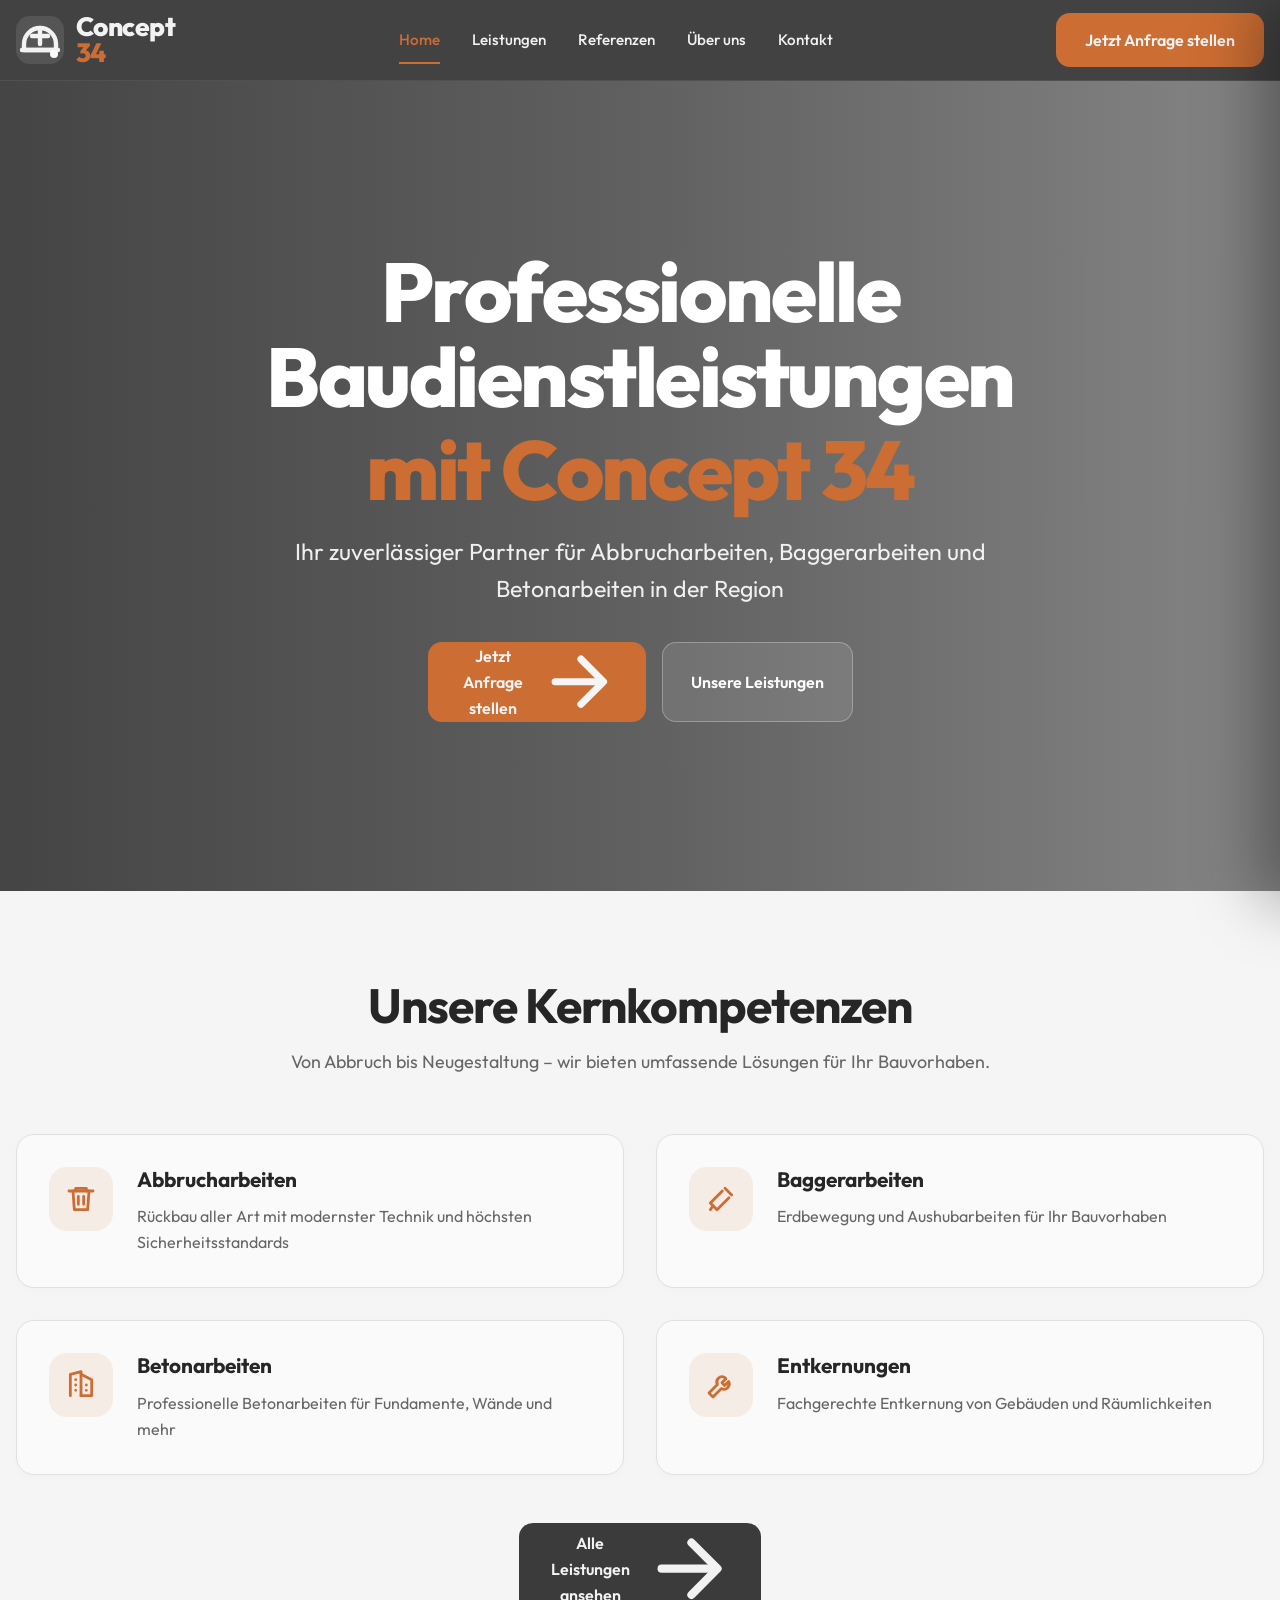
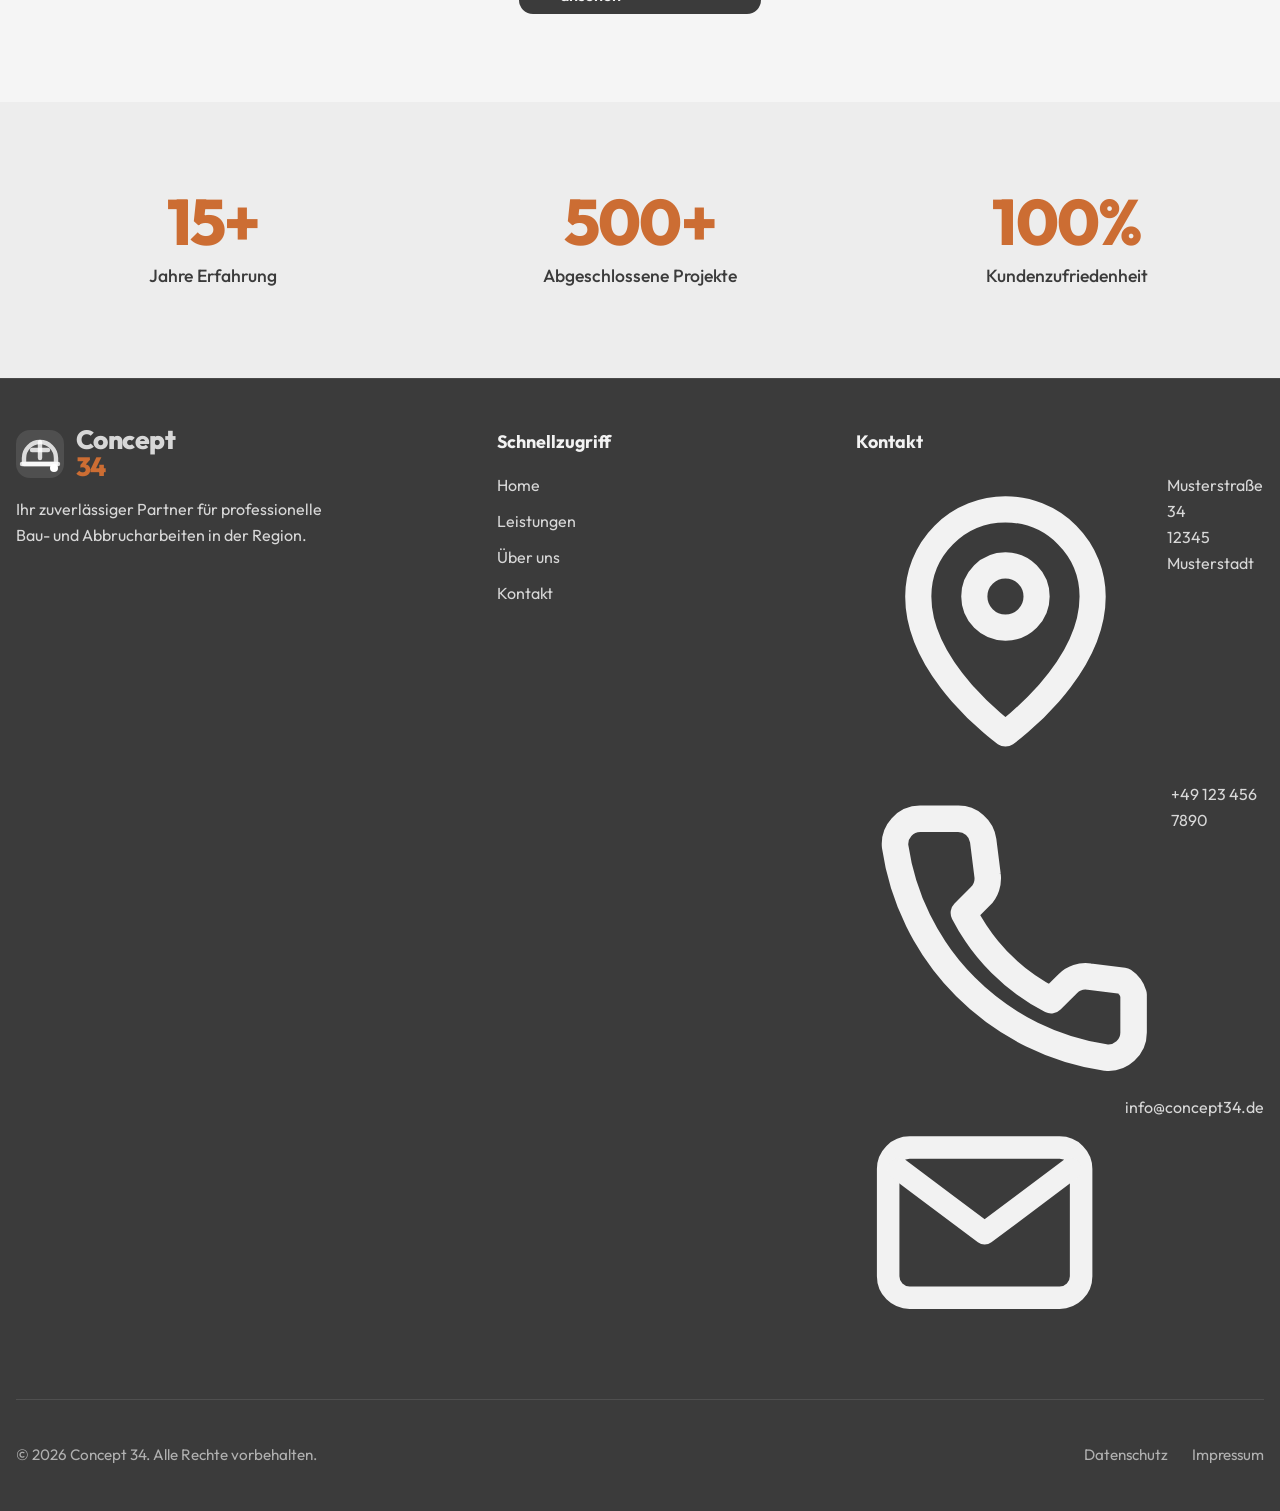
==== commit c3d9644e: "add website files" ====
--- a/index.html
+++ b/index.html
@@ -1,154 +1 @@
-<!doctype html>
-<html lang="de">
-<head>
-  <meta charset="utf-8">
-  <meta name="viewport" content="width=device-width, initial-scale=1">
-  <title>Rühl & Rein – Bau & Objektservice in Viersen</title>
-  <meta name="description" content="Rühl & Rein steht für zuverlässigen Bau- und Objektservice in Viersen. Leistungen und Kontakt auf einen Blick.">
-  <link rel="stylesheet" href="assets/css/style.css">
-</head>
-<body>
-  <div class="bg-orb orb-1"></div>
-  <div class="bg-orb orb-2"></div>
-  
-    
-<header class="site-header">
-  <div class="container header-bar">
-    <a href="index.html" class="brand" aria-label="Rühl & Rein Startseite">
-      <span class="brand-mark">R</span>
-      <span class="brand-copy">
-        <strong>Rühl & Rein</strong>
-        <small>Bau & Objektservice</small>
-      </span>
-    </a>
-
-    <button class="nav-toggle" type="button" aria-expanded="false" aria-controls="site-nav" aria-label="Menü öffnen">
-      <span></span>
-      <span></span>
-      <span></span>
-    </button>
-
-    <div class="nav-panel" id="site-nav">
-      <nav class="main-nav" aria-label="Hauptnavigation">
-        <a href="index.html" class="active">Start</a>
-        <a href="leistungen-referenzen.html">Leistungen & Referenzen</a>
-        <a href="kontakt.html">Kontakt</a>
-      </nav>
-
-      <a href="kontakt.html" class="header-cta">Anfrage stellen</a>
-    </div>
-  </div>
-</header>
-
-    
-  <main>
-    
-<section class="hero container">
-  <div class="hero-grid glass light-glass">
-    <div class="hero-copy">
-      <span class="eyebrow">Rühl & Rein in Viersen</span>
-      <h1>Zuverlässiger <span>Bau- & Objektservice</span> für Ihr Projekt</h1>
-      <p>
-        Rühl & Rein unterstützt Privatkunden, Gewerbe und Unternehmen mit praktischen Leistungen
-        rund um Baustelle, Objekt, Garten und allgemeine Servicearbeiten. Im Mittelpunkt stehen
-        saubere Abläufe, klare Kommunikation und eine zuverlässige Ausführung.
-      </p>
-
-      <div class="hero-actions">
-        <a href="leistungen-referenzen.html" class="btn btn-primary">Leistungen & Referenzen</a>
-        <a href="kontakt.html" class="btn btn-ghost">Kontakt aufnehmen</a>
-      </div>
-
-      <div class="hero-facts">
-        <div class="fact-card glass soft-glass">
-          <strong>Zuverlässig</strong>
-          <span>Klare Absprachen und saubere Umsetzung</span>
-        </div>
-        <div class="fact-card glass soft-glass">
-          <strong>Flexibel</strong>
-          <span>Unterstützung bei verschiedenen Einsätzen</span>
-        </div>
-        <div class="fact-card glass soft-glass">
-          <strong>Regional</strong>
-          <span>Für Viersen und Umgebung im Einsatz</span>
-        </div>
-      </div>
-    </div>
-
-    <div class="hero-visual">
-      <div class="hero-image glass soft-glass">
-        <img src="assets/img/1.avif" alt="1">
-        <div class="hero-overlay">
-          <div class="overlay-chip">Baustelle • Garten • Objektservice</div>
-          <div class="overlay-card glass dark-glass">
-            <span>Für private und gewerbliche Einsätze</span>
-            <strong>Praktische Unterstützung rund um Bau, Außenbereich und Objekt</strong>
-          </div>
-        </div>
-      </div>
-    </div>
-  </div>
-</section>
-
-<section class="section container">
-  <div class="stats-grid">
-    <article class="stat-card glass light-glass">
-      <div class="stat-number">Bau</div>
-      <div class="stat-label">Unterstützung auf Baustellen, bei Vorbereitung und bei allgemeinen Helfertätigkeiten.</div>
-    </article>
-    <article class="stat-card glass light-glass">
-      <div class="stat-number">Garten</div>
-      <div class="stat-label">Pflege, Aufbereitung und Arbeiten im Außenbereich für ein sauberes Gesamtbild.</div>
-    </article>
-    <article class="stat-card glass light-glass">
-      <div class="stat-number">Objekt</div>
-      <div class="stat-label">Praktische Unterstützung rund um Ordnung, Pflege und begleitende Servicearbeiten.</div>
-    </article>
-  </div>
-</section>
-
-<section class="section container">
-  <div class="cta-box glass light-glass">
-    <div>
-      <span class="eyebrow">Schnelle Anfrage</span>
-      <h2>Sie planen ein Projekt und brauchen Unterstützung?</h2>
-      <p>Nehmen Sie Kontakt mit Rühl & Rein auf und schildern Sie Ihr Vorhaben. Gemeinsam finden wir eine passende Lösung für Ihren Einsatz.</p>
-    </div>
-    <a href="kontakt.html" class="btn btn-primary">Jetzt Kontakt aufnehmen</a>
-  </div>
-</section>
-
-  </main>
-  
-    
-<footer class="site-footer">
-  <div class="container footer-shell glass dark-glass">
-    <div class="footer-box">
-      <h3>Rühl & Rein</h3>
-      <p>Zuverlässiger Bau- & Objektservice für Viersen und Umgebung.</p>
-    </div>
-
-    <div class="footer-box">
-      <h4>Seiten</h4>
-      <ul>
-        <li><a href="index.html">Startseite</a></li>
-        <li><a href="leistungen-referenzen.html">Leistungen & Referenzen</a></li>
-        <li><a href="kontakt.html">Kontakt</a></li>
-      </ul>
-    </div>
-
-    <div class="footer-box">
-      <h4>Kontakt</h4>
-      <ul>
-        <li>info@ruehl-rein.de</li>
-        <li>+49 000 000000</li>
-        <li>Viersen / NRW</li>
-      </ul>
-    </div>
-  </div>
-</footer>
-
-    
-  <script src="assets/js/nav.js"></script>
-</body>
-</html>+<!doctype html><html lang="de"><head><meta charset="UTF-8"><meta name="viewport" content="width=device-width, initial-scale=1.0"><title>Concept 34 – Professionelle Bau- und Abbrucharbeiten</title><meta name="description" content="Concept 34 ist Ihr zuverlässiger Partner für Abbrucharbeiten, Baggerarbeiten, Betonarbeiten und Entkernungen in der Region."><link rel="stylesheet" href="styles.css"></head><body><header class="site-header"><div class="container header-inner"><a class="logo" href="index.html" aria-label="Concept 34 Startseite"><span class="logo-mark"><svg viewBox="0 0 24 24" fill="none" stroke="currentColor" stroke-width="2.2" stroke-linecap="round" stroke-linejoin="round"><path d="M4 14a8 8 0 0 1 16 0v3H4z"/><path d="M12 6v8"/><path d="M8 10h8"/><path d="M3 17h18"/></svg></span><span class="logo-text"><span>Concept</span><span class="accent">34</span></span></a><nav class="nav" aria-label="Hauptnavigation"><a data-nav href="index.html">Home</a><a data-nav href="leistungen.html">Leistungen</a><a data-nav href="referenzen.html">Referenzen</a><a data-nav href="ueber-uns.html">Über uns</a><a data-nav href="kontakt.html">Kontakt</a></nav><div class="header-cta"><a class="btn btn-accent" href="kontakt.html">Jetzt Anfrage stellen</a></div><button class="mobile-toggle" type="button" aria-label="Menü öffnen" data-menu-open><svg viewBox="0 0 24 24" fill="none" stroke="currentColor" stroke-width="2.2" stroke-linecap="round"><path d="M4 7h16M4 12h16M4 17h16"/></svg></button></div></header><div class="backdrop" data-backdrop></div><aside class="mobile-menu" data-mobile-menu aria-label="Mobiles Menü"><button class="close" type="button" aria-label="Menü schließen" data-menu-close><svg viewBox="0 0 24 24" fill="none" stroke="currentColor" stroke-width="2.2" stroke-linecap="round"><path d="M6 6l12 12M18 6 6 18"/></svg></button><a class="logo" href="index.html" aria-label="Concept 34 Startseite"><span class="logo-mark"><svg viewBox="0 0 24 24" fill="none" stroke="currentColor" stroke-width="2.2" stroke-linecap="round" stroke-linejoin="round"><path d="M4 14a8 8 0 0 1 16 0v3H4z"/><path d="M12 6v8"/><path d="M8 10h8"/><path d="M3 17h18"/></svg></span><span class="logo-text"><span>Concept</span><span class="accent">34</span></span></a><nav><a data-nav href="index.html">Home</a><a data-nav href="leistungen.html">Leistungen</a><a data-nav href="referenzen.html">Referenzen</a><a data-nav href="ueber-uns.html">Über uns</a><a data-nav href="kontakt.html">Kontakt</a></nav><p style="margin:22px 0 0;color:rgba(255,255,255,.72)">Baudienstleistungen, Abbrucharbeiten und Außenanlagen in starkem anthrazit-orangen Look – jetzt als reine HTML/CSS/JS-Version.</p><a class="btn btn-accent" style="width:100%;margin-top:22px" href="kontakt.html">Jetzt Anfrage stellen</a></aside><main><section class="hero"><div class="hero-bg" style="background-image:url('https://images.unsplash.com/photo-1599119926041-375a808df339?auto=format&fit=crop&w=1600&q=80')"></div><div class="container hero-content"><div class="reveal in-view"><h1>Professionelle Baudienstleistungen <span class="accent">mit Concept 34</span></h1><p>Ihr zuverlässiger Partner für Abbrucharbeiten, Baggerarbeiten und Betonarbeiten in der Region</p><div class="hero-actions"><a class="btn btn-accent" href="kontakt.html">Jetzt Anfrage stellen <svg viewBox="0 0 24 24" fill="none" stroke="currentColor" stroke-width="2.2" stroke-linecap="round" stroke-linejoin="round"><path d="M5 12h14"/><path d="m13 5 7 7-7 7"/></svg></a><a class="btn btn-outline" href="leistungen.html">Unsere Leistungen</a></div></div></div></section><section class="section"><div class="container"><div class="section-head reveal"><h2>Unsere Kernkompetenzen</h2><p>Von Abbruch bis Neugestaltung – wir bieten umfassende Lösungen für Ihr Bauvorhaben.</p></div><div class="grid-2"><article class="card reveal reveal-delay-1"><div class="card-pad-lg card-icon-row"><div class="icon-box"><svg viewBox="0 0 24 24" fill="none" stroke="currentColor" stroke-width="2.1" stroke-linecap="round" stroke-linejoin="round"><path d="M3 6h18"/><path d="M8 6V4h8v2"/><path d="M6 6l1 14h10l1-14"/><path d="M10 10v6M14 10v6"/></svg></div><div><h3>Abbrucharbeiten</h3><p>Rückbau aller Art mit modernster Technik und höchsten Sicherheitsstandards</p></div></div></article><article class="card reveal reveal-delay-2"><div class="card-pad-lg card-icon-row"><div class="icon-box"><svg viewBox="0 0 24 24" fill="none" stroke="currentColor" stroke-width="2.1" stroke-linecap="round" stroke-linejoin="round"><path d="m15 4 5 5"/><path d="M13 6 4 15l5 5 9-9"/><path d="m6 17-2 3"/></svg></div><div><h3>Baggerarbeiten</h3><p>Erdbewegung und Aushubarbeiten für Ihr Bauvorhaben</p></div></div></article><article class="card reveal reveal-delay-3"><div class="card-pad-lg card-icon-row"><div class="icon-box"><svg viewBox="0 0 24 24" fill="none" stroke="currentColor" stroke-width="2.1" stroke-linecap="round" stroke-linejoin="round"><path d="M4 20V4l8-2v18"/><path d="M12 20h8V8l-8-4"/><path d="M8 8h.01M8 12h.01M8 16h.01M16 12h.01M16 16h.01"/></svg></div><div><h3>Betonarbeiten</h3><p>Professionelle Betonarbeiten für Fundamente, Wände und mehr</p></div></div></article><article class="card reveal reveal-delay-4"><div class="card-pad-lg card-icon-row"><div class="icon-box"><svg viewBox="0 0 24 24" fill="none" stroke="currentColor" stroke-width="2.1" stroke-linecap="round" stroke-linejoin="round"><path d="M14.7 6.3a4 4 0 0 0-5.4 5.4L3 18l3 3 6.3-6.3a4 4 0 0 0 5.4-5.4l-3 3-2-2 3-3z"/></svg></div><div><h3>Entkernungen</h3><p>Fachgerechte Entkernung von Gebäuden und Räumlichkeiten</p></div></div></article></div><div style="text-align:center;margin-top:48px" class="reveal"><a class="btn" href="leistungen.html">Alle Leistungen ansehen <svg viewBox="0 0 24 24" fill="none" stroke="currentColor" stroke-width="2.2" stroke-linecap="round" stroke-linejoin="round"><path d="M5 12h14"/><path d="m13 5 7 7-7 7"/></svg></a></div></div></section><section class="section section-secondary"><div class="container"><div class="stats"><div class="stat reveal"><div class="value">15+</div><p>Jahre Erfahrung</p></div><div class="stat reveal reveal-delay-1"><div class="value">500+</div><p>Abgeschlossene Projekte</p></div><div class="stat reveal reveal-delay-2"><div class="value">100%</div><p>Kundenzufriedenheit</p></div></div></div></section></main><footer class="site-footer"><div class="container footer-main"><div><a class="logo" href="index.html" aria-label="Concept 34 Startseite"><span class="logo-mark"><svg viewBox="0 0 24 24" fill="none" stroke="currentColor" stroke-width="2.2" stroke-linecap="round" stroke-linejoin="round"><path d="M4 14a8 8 0 0 1 16 0v3H4z"/><path d="M12 6v8"/><path d="M8 10h8"/><path d="M3 17h18"/></svg></span><span class="logo-text"><span>Concept</span><span class="accent">34</span></span></a><p style="max-width:320px;margin-top:16px">Ihr zuverlässiger Partner für professionelle Bau- und Abbrucharbeiten in der Region.</p></div><div><h3>Schnellzugriff</h3><div class="footer-links"><a href="index.html">Home</a><a href="leistungen.html">Leistungen</a><a href="ueber-uns.html">Über uns</a><a href="kontakt.html">Kontakt</a></div></div><div><h3>Kontakt</h3><div class="footer-contact"><div class="row"><svg viewBox="0 0 24 24" fill="none" stroke="currentColor" stroke-width="2.1" stroke-linecap="round" stroke-linejoin="round"><path d="M12 21s7-5 7-11a7 7 0 0 0-14 0c0 6 7 11 7 11z"/><circle cx="12" cy="10" r="2.5"/></svg><span>Musterstraße 34<br>12345 Musterstadt</span></div><div class="row"><svg viewBox="0 0 24 24" fill="none" stroke="currentColor" stroke-width="2.1" stroke-linecap="round" stroke-linejoin="round"><path d="M22 16.92v3a2 2 0 0 1-2.18 2A19.8 19.8 0 0 1 3.1 5.18 2 2 0 0 1 5.08 3h3a2 2 0 0 1 2 1.72l.34 2.71a2 2 0 0 1-.57 1.72l-1.3 1.3a16 16 0 0 0 6.92 6.92l1.3-1.3a2 2 0 0 1 1.72-.57l2.71.34A2 2 0 0 1 22 16.92z"/></svg><span>+49 123 456 7890</span></div><div class="row"><svg viewBox="0 0 24 24" fill="none" stroke="currentColor" stroke-width="2.1" stroke-linecap="round" stroke-linejoin="round"><rect x="3" y="5" width="18" height="14" rx="2"/><path d="m4 7 8 6 8-6"/></svg><span>info@concept34.de</span></div></div></div></div><div class="container footer-bottom"><p>© 2026 Concept 34. Alle Rechte vorbehalten.</p><div style="display:flex;gap:24px;flex-wrap:wrap"><a href="#">Datenschutz</a><a href="#">Impressum</a></div></div></footer><script src="script.js"></script></body></html>
--- a/styles.css
+++ b/styles.css
@@ -0,0 +1,3 @@
+
+@import url('https://fonts.googleapis.com/css2?family=Outfit:wght@300;400;500;600;700;800&display=swap');
+:root{--primary:#3b3b3b;--primary-foreground:#f2f2f2;--secondary:#ededed;--secondary-foreground:#3b3b3b;--accent:#cc6d33;--accent-foreground:#f5f5f5;--background:#f5f5f5;--foreground:#262626;--card:#fafafa;--muted:#d9d9d9;--muted-foreground:#666666;--border:#e0e0e0;--shadow:0 10px 30px rgba(0,0,0,.08);--shadow-lg:0 16px 42px rgba(0,0,0,.12);--radius:18px;--container:1280px}*{box-sizing:border-box}html{scroll-behavior:smooth}body{margin:0;font-family:"Outfit",sans-serif;background:var(--background);color:var(--foreground);line-height:1.625;overflow-x:hidden}img{max-width:100%;display:block}a{color:inherit;text-decoration:none;transition:.2s ease}button,input,textarea,select{font:inherit}:focus-visible{outline:2px solid var(--accent);outline-offset:2px}.container{width:min(calc(100% - 32px), var(--container));margin-inline:auto}.site-header{position:sticky;top:0;z-index:100;background:rgba(59,59,59,.96);color:var(--primary-foreground);border-bottom:1px solid rgba(255,255,255,.08);backdrop-filter:blur(14px)}.header-inner{min-height:80px;display:flex;align-items:center;justify-content:space-between;gap:20px}.logo{display:flex;align-items:center;gap:12px}.logo-mark{position:relative;width:48px;height:48px;border-radius:14px;background:rgba(255,255,255,.1);display:grid;place-items:center}.logo-mark::after{content:"";position:absolute;width:8px;height:8px;border-radius:999px;right:6px;bottom:6px;background:#fff}.logo-text{display:flex;flex-direction:column;line-height:1}.logo-text span{font-size:1.65rem;font-weight:800;letter-spacing:-.02em}.logo-text .accent{color:var(--accent)}.nav{display:flex;align-items:center;gap:32px}.nav a{padding:12px 0 10px;border-bottom:2px solid transparent;font-size:.95rem;font-weight:500}.nav a:hover,.nav a.active{color:var(--accent);border-color:var(--accent)}.btn{display:inline-flex;align-items:center;justify-content:center;gap:10px;min-height:54px;padding:0 28px;border-radius:14px;border:1px solid transparent;background:var(--primary);color:var(--primary-foreground);font-weight:600;cursor:pointer;transition:transform .25s ease, box-shadow .25s ease, background .25s ease, color .25s ease, border-color .25s ease}.btn:hover{transform:translateY(-1px);box-shadow:var(--shadow)}.btn-accent{background:var(--accent);color:var(--accent-foreground)}.btn-accent:hover{background:#bf642d}.btn-outline{background:rgba(255,255,255,.1);color:#fff;border-color:rgba(255,255,255,.28)}.btn-outline:hover{background:rgba(255,255,255,.18)}.header-cta{display:block}.mobile-toggle{display:none;width:46px;height:46px;border:none;border-radius:12px;background:transparent;color:#fff;cursor:pointer}.mobile-toggle:hover{background:rgba(255,255,255,.08)}.mobile-menu{position:fixed;inset:0 0 0 auto;width:min(360px,100%);transform:translateX(100%);transition:transform .28s ease;background:var(--primary);color:var(--primary-foreground);z-index:120;padding:84px 24px 28px;box-shadow:-20px 0 60px rgba(0,0,0,.35)}.mobile-menu.open{transform:translateX(0)}.mobile-menu .close{position:absolute;top:18px;right:18px;width:44px;height:44px;border:none;border-radius:12px;background:rgba(255,255,255,.06);color:#fff;cursor:pointer}.mobile-menu nav{display:grid;gap:10px;margin-top:28px}.mobile-menu nav a{border-radius:14px;padding:14px 16px;font-size:1.1rem;font-weight:500}.mobile-menu nav a:hover{background:rgba(255,255,255,.08);color:var(--accent)}.mobile-menu nav a.active{background:var(--accent);color:var(--accent-foreground)}.backdrop{position:fixed;inset:0;background:rgba(0,0,0,.45);opacity:0;pointer-events:none;transition:.25s ease;z-index:110}.backdrop.show{opacity:1;pointer-events:auto}main{min-height:calc(100vh - 160px)}section{position:relative}.hero{min-height:90vh;display:flex;align-items:center;justify-content:center;overflow:hidden}.hero-bg{position:absolute;inset:0;background-size:cover;background-position:center;background-repeat:no-repeat}.hero-bg::after{content:"";position:absolute;inset:0;background:linear-gradient(90deg, rgba(59,59,59,.95), rgba(59,59,59,.8), rgba(59,59,59,.6))}.hero-content{position:relative;z-index:1;text-align:center;padding:100px 0}.hero h1,.section-head h1{font-size:clamp(2.8rem,7vw,5.2rem);line-height:1.02;letter-spacing:-.03em;margin:0 0 20px;font-weight:800}.hero h1{color:#fff}.hero h1 .accent{display:block;color:var(--accent);margin-top:8px}.hero p,.section-head p{font-size:clamp(1.1rem,2vw,1.45rem);max-width:780px;margin:0 auto}.hero p{color:rgba(255,255,255,.9)}.hero-actions{display:flex;justify-content:center;gap:16px;flex-wrap:wrap;margin-top:34px}.section{padding:88px 0}.section-gradient{background:linear-gradient(180deg, rgba(59,59,59,.05), var(--background))}.section-secondary{background:var(--secondary);color:var(--secondary-foreground)}.section-head{text-align:center;margin-bottom:58px}.section-head h2{font-size:clamp(2rem,4vw,3rem);line-height:1.12;letter-spacing:-.02em;margin:0 0 14px}.section-head p{font-size:1.12rem;color:var(--muted-foreground);max-width:720px;margin:0 auto}.grid-2{display:grid;grid-template-columns:repeat(2,minmax(0,1fr));gap:32px}.grid-3{display:grid;grid-template-columns:repeat(3,minmax(0,1fr));gap:24px}.grid-about{display:grid;grid-template-columns:1fr 1fr;gap:48px;align-items:center}.card{height:100%;background:var(--card);border:1px solid var(--border);border-radius:var(--radius);box-shadow:0 2px 8px rgba(0,0,0,.02);transition:transform .3s ease, box-shadow .3s ease}.card:hover{transform:translateY(-4px);box-shadow:var(--shadow-lg)}.card-pad-lg{padding:32px}.card-pad-md{padding:24px}.card-icon-row{display:flex;align-items:flex-start;gap:24px}.icon-box{width:64px;height:64px;border-radius:18px;display:grid;place-items:center;background:rgba(204,109,51,.1);color:var(--accent);flex:0 0 auto}.icon-box.sm{width:48px;height:48px;border-radius:14px}.icon-box svg{width:32px;height:32px}.icon-box.sm svg{width:24px;height:24px}.card h3{margin:0 0 12px;font-size:1.3rem;line-height:1.18}.card p{margin:0;color:var(--muted-foreground)}.stats{display:grid;grid-template-columns:repeat(3,minmax(0,1fr));gap:32px;text-align:center}.stat .value{font-size:clamp(2.5rem,5vw,4rem);font-weight:800;color:var(--accent);line-height:1;letter-spacing:-.03em}.stat p{margin:.45rem 0 0;font-size:1.1rem;font-weight:500}.service-card .card-pad-md{display:flex;flex-direction:column;height:100%}.service-card h3{font-size:1.1rem;margin-bottom:8px}.service-card p{font-size:.96rem}.ref-group{display:grid;gap:42px}.ref-header{display:flex;justify-content:space-between;align-items:flex-end;gap:24px;border-bottom:1px solid var(--border);padding-bottom:24px}.ref-header h2{margin:0 0 12px;padding-left:16px;border-left:4px solid var(--primary);font-size:clamp(1.9rem,3vw,2.6rem);line-height:1.1;letter-spacing:-.02em}.ref-count{display:inline-flex;align-items:center;justify-content:center;min-height:42px;padding:0 16px;border-radius:12px;background:var(--muted);color:var(--muted-foreground);font-size:.95rem;font-weight:600}.gallery-grid{display:grid;grid-template-columns:repeat(3,minmax(0,1fr));gap:28px}.gallery-item{position:relative;aspect-ratio:4/3;overflow:hidden;border-radius:24px;background:var(--muted);box-shadow:0 6px 20px rgba(0,0,0,.08)}.gallery-item img{width:100%;height:100%;object-fit:cover;transition:transform .7s ease}.gallery-item:hover img{transform:scale(1.05)}.gallery-overlay{position:absolute;inset:0;padding:28px;display:flex;align-items:flex-end;background:rgba(237,237,237,.88);color:var(--secondary-foreground);opacity:0;transition:opacity .28s ease}.gallery-item:hover .gallery-overlay{opacity:1}.zoom-badge{width:40px;height:40px;border-radius:999px;background:var(--primary);color:#fff;display:grid;place-items:center;margin-bottom:16px}.gallery-overlay p{margin:0;font-weight:500;line-height:1.4;color:var(--foreground)}.about-photo{width:100%;height:500px;object-fit:cover;border-radius:24px;box-shadow:var(--shadow)}.values-grid{display:grid;grid-template-columns:repeat(3,minmax(0,1fr));gap:32px}.mission{margin-top:20px;background:var(--secondary);color:var(--secondary-foreground);border-radius:24px;padding:48px;text-align:center}.mission h2{margin:0 0 14px;font-size:clamp(2rem,4vw,3rem)}.mission p{max-width:860px;margin:0 auto;font-size:1.1rem}.contact-wrap{display:grid;grid-template-columns:1fr 1fr;gap:48px}form{display:grid;gap:22px}.field{display:grid;gap:8px}label{font-weight:500}.input,.select,.textarea{width:100%;min-height:54px;padding:14px 16px;border-radius:14px;border:1px solid var(--border);background:#fff;color:#222}.textarea{min-height:150px;resize:vertical}.select{appearance:none;background-image:linear-gradient(45deg,transparent 50%,#888 50%),linear-gradient(135deg,#888 50%,transparent 50%);background-position:calc(100% - 22px) 23px, calc(100% - 16px) 23px;background-size:6px 6px,6px 6px;background-repeat:no-repeat}.notice{padding:20px 22px;border-radius:18px;background:var(--accent);color:var(--accent-foreground)}.notice h3{margin:0 0 8px;font-size:1.25rem}.notice p{margin:0;color:inherit}.contact-list{display:grid;gap:22px}.contact-item .card-pad-md{display:flex;align-items:flex-start;gap:16px}.contact-item h3{font-size:1.12rem;margin:0 0 6px}.contact-item p{white-space:pre-line}.toast-stack{position:fixed;top:20px;right:20px;z-index:130;display:grid;gap:10px}.toast{min-width:280px;max-width:360px;background:#fff;border:1px solid var(--border);border-left:4px solid var(--accent);color:var(--foreground);padding:14px 16px;border-radius:14px;box-shadow:var(--shadow);animation:toastIn .24s ease}.toast.error{border-left-color:#d14343}@keyframes toastIn{from{opacity:0;transform:translateY(-8px)}to{opacity:1;transform:none}}.site-footer{background:var(--primary);color:var(--primary-foreground);border-top:1px solid rgba(255,255,255,.08);margin-top:auto}.footer-main{padding:48px 0;display:grid;grid-template-columns:1.1fr .8fr 1fr;gap:32px}.footer-main p,.footer-main span,.footer-main a{color:rgba(255,255,255,.8)}.footer-main a:hover,.footer-bottom a:hover{color:var(--accent)}.footer-main h3{margin:0 0 16px;font-size:1.12rem}.footer-links,.footer-contact{display:grid;gap:10px}.footer-contact .row{display:flex;gap:12px;align-items:flex-start}.footer-bottom{padding:28px 0;border-top:1px solid rgba(255,255,255,.1);display:flex;justify-content:space-between;gap:16px;align-items:center;flex-wrap:wrap}.footer-bottom p,.footer-bottom a{font-size:.95rem;color:rgba(255,255,255,.6)}.reveal{opacity:0;transform:translateY(26px);transition:opacity .65s ease, transform .65s ease}.reveal.in-view{opacity:1;transform:none}.reveal-left{transform:translateX(-26px)}.reveal-right{transform:translateX(26px)}.reveal-delay-1{transition-delay:.08s}.reveal-delay-2{transition-delay:.16s}.reveal-delay-3{transition-delay:.24s}.reveal-delay-4{transition-delay:.32s}.reveal-delay-5{transition-delay:.40s}@media (max-width:980px){.nav,.header-cta{display:none}.mobile-toggle{display:grid;place-items:center}.grid-2,.grid-3,.gallery-grid,.values-grid,.stats,.contact-wrap,.footer-main,.grid-about{grid-template-columns:1fr}.ref-header{flex-direction:column;align-items:flex-start}.ref-count{display:none}}@media (max-width:760px){.section{padding:72px 0}.hero{min-height:auto}.hero-content{padding:84px 0}.header-inner{min-height:74px}.logo-text span{font-size:1.45rem}.card-pad-lg{padding:24px}.hero-actions{flex-direction:column}.hero-actions .btn{width:100%}.about-photo{height:340px}.mission{padding:32px 22px}}@media (max-width:540px){.container{width:min(calc(100% - 24px), var(--container))}.card-icon-row{gap:16px}.icon-box{width:56px;height:56px}.mobile-menu{width:100%}}
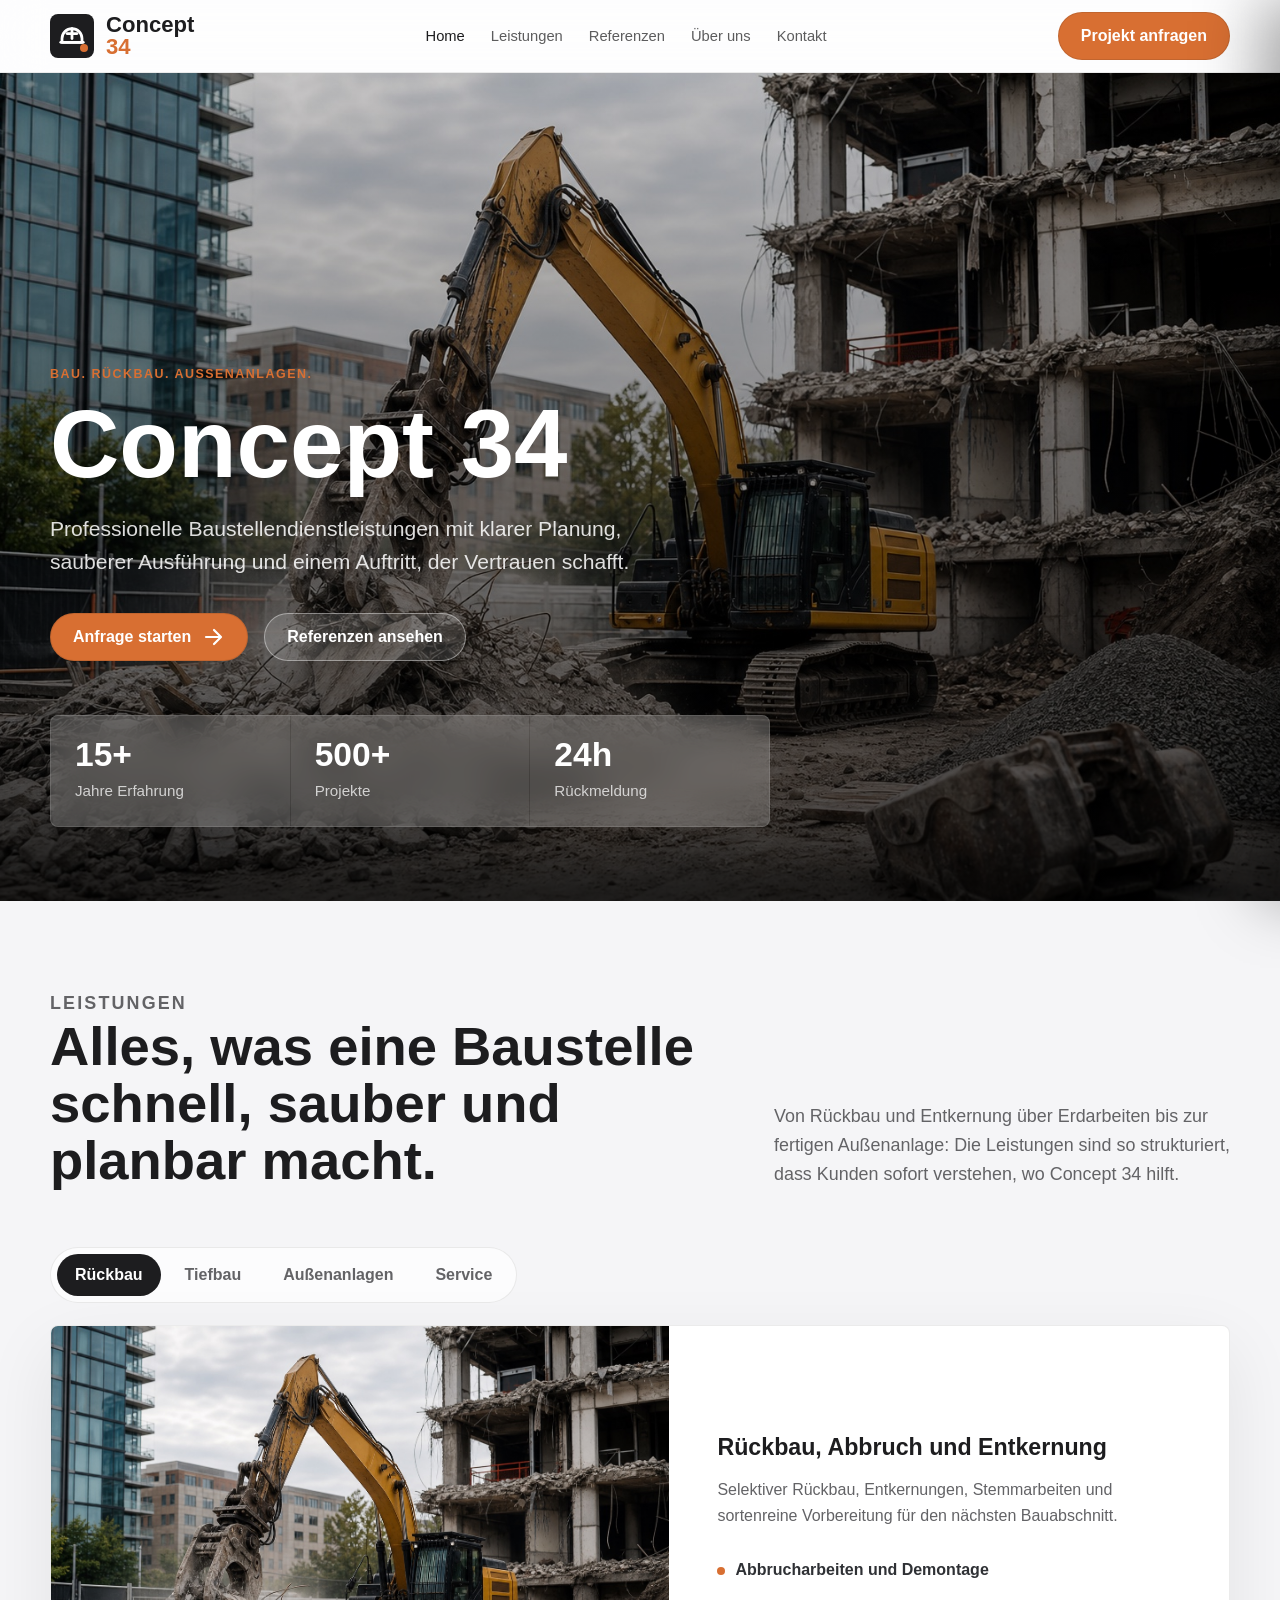
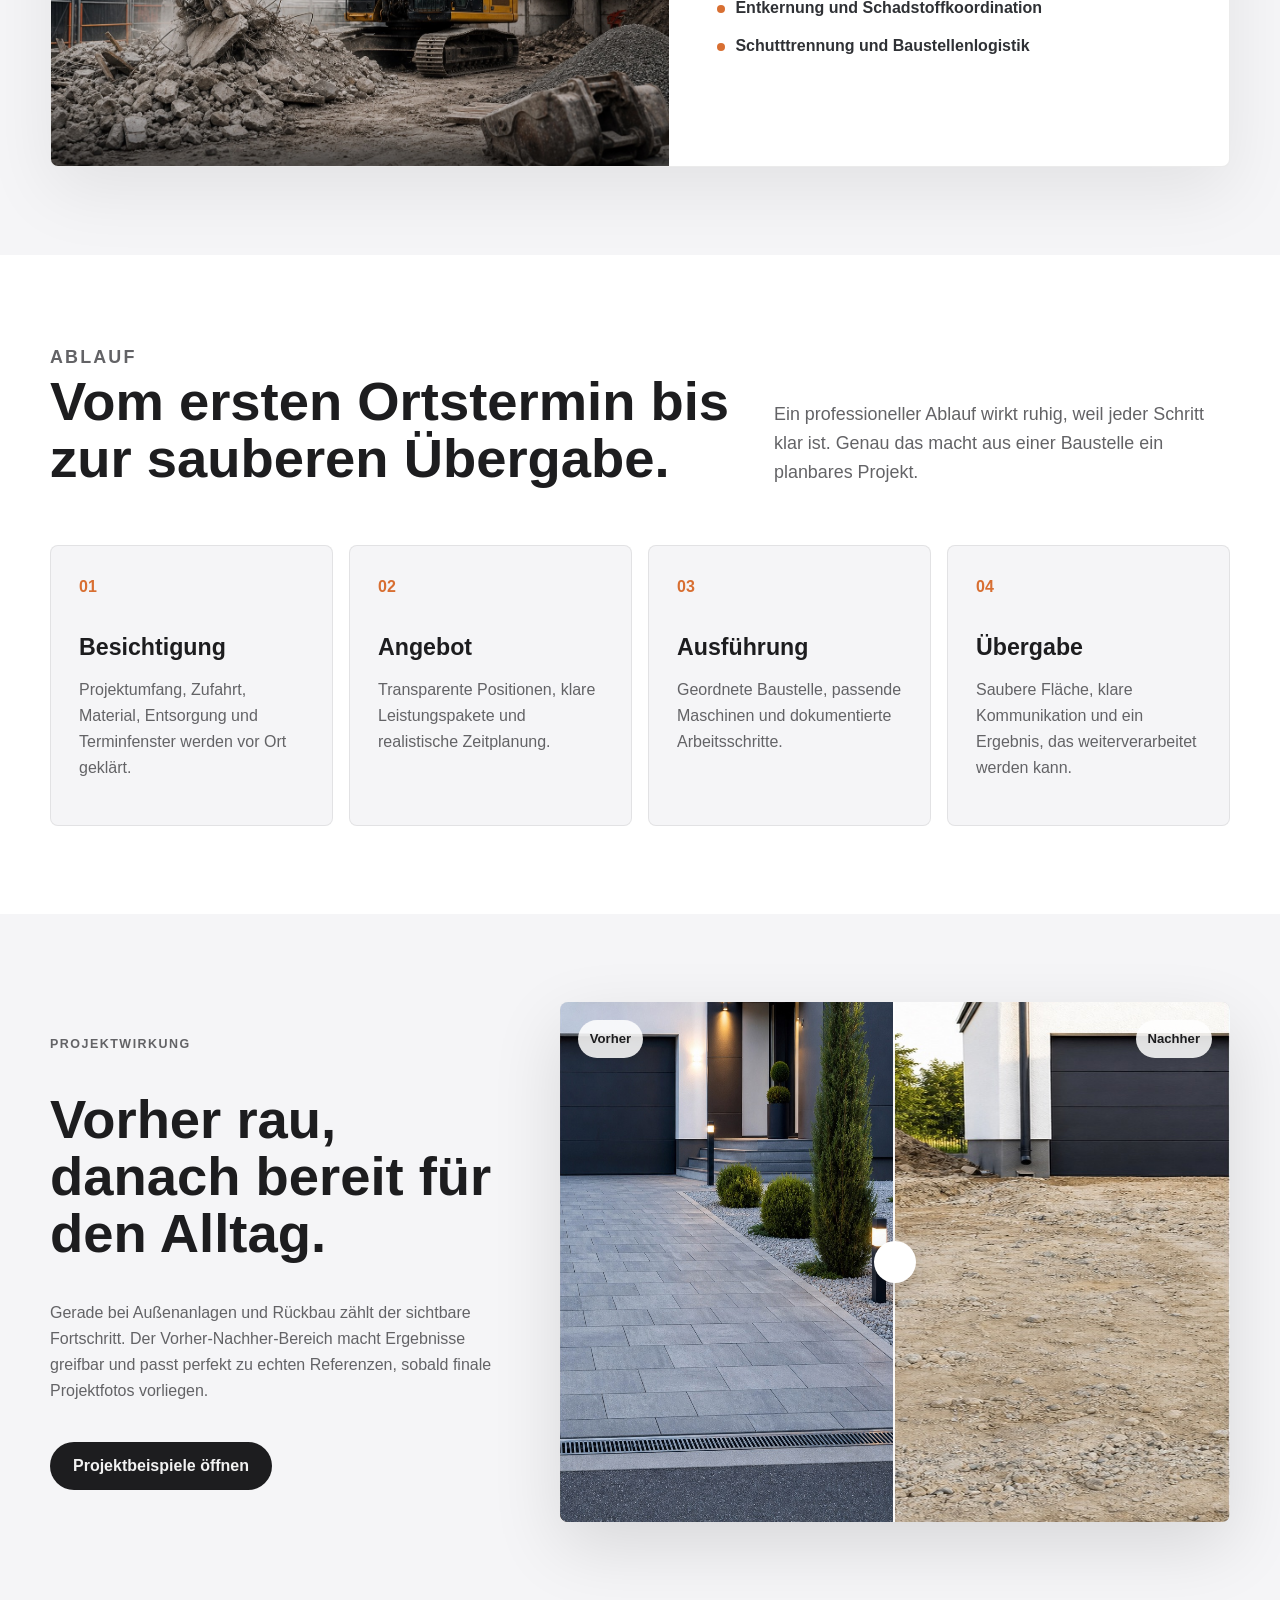
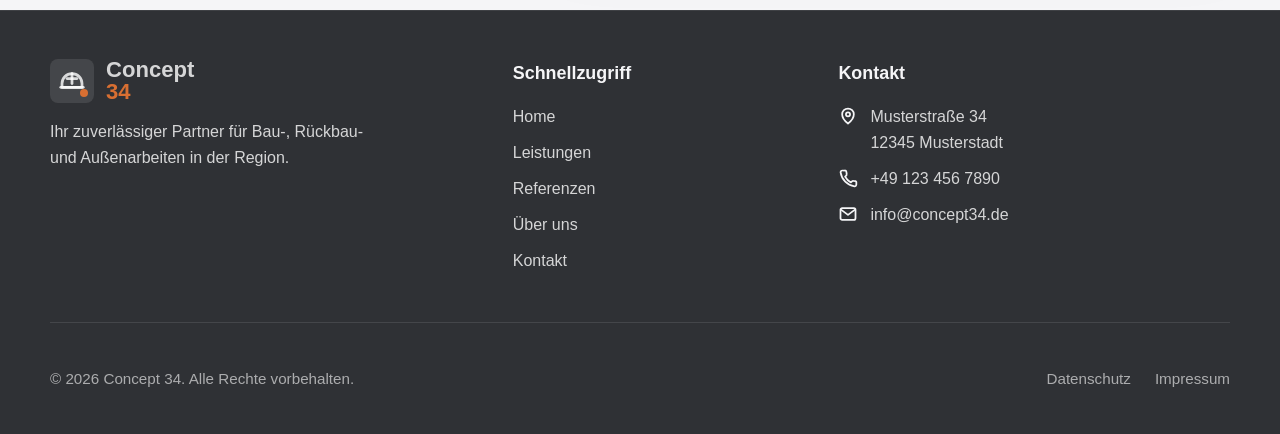
==== commit f2123e99: "Modernize site and add service detail pages" ====
--- a/index.html
+++ b/index.html
@@ -1 +1,141 @@
-<!doctype html><html lang="de"><head><meta charset="UTF-8"><meta name="viewport" content="width=device-width, initial-scale=1.0"><title>Concept 34 – Professionelle Bau- und Abbrucharbeiten</title><meta name="description" content="Concept 34 ist Ihr zuverlässiger Partner für Abbrucharbeiten, Baggerarbeiten, Betonarbeiten und Entkernungen in der Region."><link rel="stylesheet" href="styles.css"></head><body><header class="site-header"><div class="container header-inner"><a class="logo" href="index.html" aria-label="Concept 34 Startseite"><span class="logo-mark"><svg viewBox="0 0 24 24" fill="none" stroke="currentColor" stroke-width="2.2" stroke-linecap="round" stroke-linejoin="round"><path d="M4 14a8 8 0 0 1 16 0v3H4z"/><path d="M12 6v8"/><path d="M8 10h8"/><path d="M3 17h18"/></svg></span><span class="logo-text"><span>Concept</span><span class="accent">34</span></span></a><nav class="nav" aria-label="Hauptnavigation"><a data-nav href="index.html">Home</a><a data-nav href="leistungen.html">Leistungen</a><a data-nav href="referenzen.html">Referenzen</a><a data-nav href="ueber-uns.html">Über uns</a><a data-nav href="kontakt.html">Kontakt</a></nav><div class="header-cta"><a class="btn btn-accent" href="kontakt.html">Jetzt Anfrage stellen</a></div><button class="mobile-toggle" type="button" aria-label="Menü öffnen" data-menu-open><svg viewBox="0 0 24 24" fill="none" stroke="currentColor" stroke-width="2.2" stroke-linecap="round"><path d="M4 7h16M4 12h16M4 17h16"/></svg></button></div></header><div class="backdrop" data-backdrop></div><aside class="mobile-menu" data-mobile-menu aria-label="Mobiles Menü"><button class="close" type="button" aria-label="Menü schließen" data-menu-close><svg viewBox="0 0 24 24" fill="none" stroke="currentColor" stroke-width="2.2" stroke-linecap="round"><path d="M6 6l12 12M18 6 6 18"/></svg></button><a class="logo" href="index.html" aria-label="Concept 34 Startseite"><span class="logo-mark"><svg viewBox="0 0 24 24" fill="none" stroke="currentColor" stroke-width="2.2" stroke-linecap="round" stroke-linejoin="round"><path d="M4 14a8 8 0 0 1 16 0v3H4z"/><path d="M12 6v8"/><path d="M8 10h8"/><path d="M3 17h18"/></svg></span><span class="logo-text"><span>Concept</span><span class="accent">34</span></span></a><nav><a data-nav href="index.html">Home</a><a data-nav href="leistungen.html">Leistungen</a><a data-nav href="referenzen.html">Referenzen</a><a data-nav href="ueber-uns.html">Über uns</a><a data-nav href="kontakt.html">Kontakt</a></nav><p style="margin:22px 0 0;color:rgba(255,255,255,.72)">Baudienstleistungen, Abbrucharbeiten und Außenanlagen in starkem anthrazit-orangen Look – jetzt als reine HTML/CSS/JS-Version.</p><a class="btn btn-accent" style="width:100%;margin-top:22px" href="kontakt.html">Jetzt Anfrage stellen</a></aside><main><section class="hero"><div class="hero-bg" style="background-image:url('https://images.unsplash.com/photo-1599119926041-375a808df339?auto=format&fit=crop&w=1600&q=80')"></div><div class="container hero-content"><div class="reveal in-view"><h1>Professionelle Baudienstleistungen <span class="accent">mit Concept 34</span></h1><p>Ihr zuverlässiger Partner für Abbrucharbeiten, Baggerarbeiten und Betonarbeiten in der Region</p><div class="hero-actions"><a class="btn btn-accent" href="kontakt.html">Jetzt Anfrage stellen <svg viewBox="0 0 24 24" fill="none" stroke="currentColor" stroke-width="2.2" stroke-linecap="round" stroke-linejoin="round"><path d="M5 12h14"/><path d="m13 5 7 7-7 7"/></svg></a><a class="btn btn-outline" href="leistungen.html">Unsere Leistungen</a></div></div></div></section><section class="section"><div class="container"><div class="section-head reveal"><h2>Unsere Kernkompetenzen</h2><p>Von Abbruch bis Neugestaltung – wir bieten umfassende Lösungen für Ihr Bauvorhaben.</p></div><div class="grid-2"><article class="card reveal reveal-delay-1"><div class="card-pad-lg card-icon-row"><div class="icon-box"><svg viewBox="0 0 24 24" fill="none" stroke="currentColor" stroke-width="2.1" stroke-linecap="round" stroke-linejoin="round"><path d="M3 6h18"/><path d="M8 6V4h8v2"/><path d="M6 6l1 14h10l1-14"/><path d="M10 10v6M14 10v6"/></svg></div><div><h3>Abbrucharbeiten</h3><p>Rückbau aller Art mit modernster Technik und höchsten Sicherheitsstandards</p></div></div></article><article class="card reveal reveal-delay-2"><div class="card-pad-lg card-icon-row"><div class="icon-box"><svg viewBox="0 0 24 24" fill="none" stroke="currentColor" stroke-width="2.1" stroke-linecap="round" stroke-linejoin="round"><path d="m15 4 5 5"/><path d="M13 6 4 15l5 5 9-9"/><path d="m6 17-2 3"/></svg></div><div><h3>Baggerarbeiten</h3><p>Erdbewegung und Aushubarbeiten für Ihr Bauvorhaben</p></div></div></article><article class="card reveal reveal-delay-3"><div class="card-pad-lg card-icon-row"><div class="icon-box"><svg viewBox="0 0 24 24" fill="none" stroke="currentColor" stroke-width="2.1" stroke-linecap="round" stroke-linejoin="round"><path d="M4 20V4l8-2v18"/><path d="M12 20h8V8l-8-4"/><path d="M8 8h.01M8 12h.01M8 16h.01M16 12h.01M16 16h.01"/></svg></div><div><h3>Betonarbeiten</h3><p>Professionelle Betonarbeiten für Fundamente, Wände und mehr</p></div></div></article><article class="card reveal reveal-delay-4"><div class="card-pad-lg card-icon-row"><div class="icon-box"><svg viewBox="0 0 24 24" fill="none" stroke="currentColor" stroke-width="2.1" stroke-linecap="round" stroke-linejoin="round"><path d="M14.7 6.3a4 4 0 0 0-5.4 5.4L3 18l3 3 6.3-6.3a4 4 0 0 0 5.4-5.4l-3 3-2-2 3-3z"/></svg></div><div><h3>Entkernungen</h3><p>Fachgerechte Entkernung von Gebäuden und Räumlichkeiten</p></div></div></article></div><div style="text-align:center;margin-top:48px" class="reveal"><a class="btn" href="leistungen.html">Alle Leistungen ansehen <svg viewBox="0 0 24 24" fill="none" stroke="currentColor" stroke-width="2.2" stroke-linecap="round" stroke-linejoin="round"><path d="M5 12h14"/><path d="m13 5 7 7-7 7"/></svg></a></div></div></section><section class="section section-secondary"><div class="container"><div class="stats"><div class="stat reveal"><div class="value">15+</div><p>Jahre Erfahrung</p></div><div class="stat reveal reveal-delay-1"><div class="value">500+</div><p>Abgeschlossene Projekte</p></div><div class="stat reveal reveal-delay-2"><div class="value">100%</div><p>Kundenzufriedenheit</p></div></div></div></section></main><footer class="site-footer"><div class="container footer-main"><div><a class="logo" href="index.html" aria-label="Concept 34 Startseite"><span class="logo-mark"><svg viewBox="0 0 24 24" fill="none" stroke="currentColor" stroke-width="2.2" stroke-linecap="round" stroke-linejoin="round"><path d="M4 14a8 8 0 0 1 16 0v3H4z"/><path d="M12 6v8"/><path d="M8 10h8"/><path d="M3 17h18"/></svg></span><span class="logo-text"><span>Concept</span><span class="accent">34</span></span></a><p style="max-width:320px;margin-top:16px">Ihr zuverlässiger Partner für professionelle Bau- und Abbrucharbeiten in der Region.</p></div><div><h3>Schnellzugriff</h3><div class="footer-links"><a href="index.html">Home</a><a href="leistungen.html">Leistungen</a><a href="ueber-uns.html">Über uns</a><a href="kontakt.html">Kontakt</a></div></div><div><h3>Kontakt</h3><div class="footer-contact"><div class="row"><svg viewBox="0 0 24 24" fill="none" stroke="currentColor" stroke-width="2.1" stroke-linecap="round" stroke-linejoin="round"><path d="M12 21s7-5 7-11a7 7 0 0 0-14 0c0 6 7 11 7 11z"/><circle cx="12" cy="10" r="2.5"/></svg><span>Musterstraße 34<br>12345 Musterstadt</span></div><div class="row"><svg viewBox="0 0 24 24" fill="none" stroke="currentColor" stroke-width="2.1" stroke-linecap="round" stroke-linejoin="round"><path d="M22 16.92v3a2 2 0 0 1-2.18 2A19.8 19.8 0 0 1 3.1 5.18 2 2 0 0 1 5.08 3h3a2 2 0 0 1 2 1.72l.34 2.71a2 2 0 0 1-.57 1.72l-1.3 1.3a16 16 0 0 0 6.92 6.92l1.3-1.3a2 2 0 0 1 1.72-.57l2.71.34A2 2 0 0 1 22 16.92z"/></svg><span>+49 123 456 7890</span></div><div class="row"><svg viewBox="0 0 24 24" fill="none" stroke="currentColor" stroke-width="2.1" stroke-linecap="round" stroke-linejoin="round"><rect x="3" y="5" width="18" height="14" rx="2"/><path d="m4 7 8 6 8-6"/></svg><span>info@concept34.de</span></div></div></div></div><div class="container footer-bottom"><p>© 2026 Concept 34. Alle Rechte vorbehalten.</p><div style="display:flex;gap:24px;flex-wrap:wrap"><a href="#">Datenschutz</a><a href="#">Impressum</a></div></div></footer><script src="script.js"></script></body></html>+<!doctype html>
+<html lang="de">
+<head>
+  <meta charset="UTF-8">
+  <meta name="viewport" content="width=device-width, initial-scale=1.0">
+  <title>Concept 34 - Bau, Rückbau und Außenanlagen</title>
+  <meta name="description" content="Concept 34 plant und realisiert Bau-, Rückbau-, Erd- und Außenanlagenarbeiten mit klarer Kommunikation und sauberer Ausführung.">
+  <link rel="stylesheet" href="styles.css">
+  <link rel="stylesheet" href="modern.css">
+</head>
+<body>
+  <header class="site-header">
+    <div class="container header-inner">
+      <a class="logo" href="index.html" aria-label="Concept 34 Startseite">
+        <span class="logo-mark"><svg viewBox="0 0 24 24" fill="none" stroke="currentColor" stroke-width="2.2" stroke-linecap="round" stroke-linejoin="round"><path d="M4 14a8 8 0 0 1 16 0v3H4z"/><path d="M12 6v8"/><path d="M8 10h8"/><path d="M3 17h18"/></svg></span>
+        <span class="logo-text"><span>Concept</span><span class="accent">34</span></span>
+      </a>
+      <nav class="nav" aria-label="Hauptnavigation">
+        <a data-nav href="index.html">Home</a>
+        <a data-nav href="leistungen.html">Leistungen</a>
+        <a data-nav href="referenzen.html">Referenzen</a>
+        <a data-nav href="ueber-uns.html">Über uns</a>
+        <a data-nav href="kontakt.html">Kontakt</a>
+      </nav>
+      <div class="header-cta"><a class="btn btn-accent" href="kontakt.html">Projekt anfragen</a></div>
+      <button class="mobile-toggle" type="button" aria-label="Menü öffnen" data-menu-open><svg viewBox="0 0 24 24" fill="none" stroke="currentColor" stroke-width="2.2" stroke-linecap="round"><path d="M4 7h16M4 12h16M4 17h16"/></svg></button>
+    </div>
+  </header>
+
+  <div class="backdrop" data-backdrop></div>
+  <aside class="mobile-menu" data-mobile-menu aria-label="Mobiles Menü">
+    <button class="close" type="button" aria-label="Menü schließen" data-menu-close><svg viewBox="0 0 24 24" fill="none" stroke="currentColor" stroke-width="2.2" stroke-linecap="round"><path d="M6 6l12 12M18 6 6 18"/></svg></button>
+    <a class="logo" href="index.html" aria-label="Concept 34 Startseite"><span class="logo-mark"><svg viewBox="0 0 24 24" fill="none" stroke="currentColor" stroke-width="2.2" stroke-linecap="round" stroke-linejoin="round"><path d="M4 14a8 8 0 0 1 16 0v3H4z"/><path d="M12 6v8"/><path d="M8 10h8"/><path d="M3 17h18"/></svg></span><span class="logo-text"><span>Concept</span><span class="accent">34</span></span></a>
+    <nav><a data-nav href="index.html">Home</a><a data-nav href="leistungen.html">Leistungen</a><a data-nav href="referenzen.html">Referenzen</a><a data-nav href="ueber-uns.html">Über uns</a><a data-nav href="kontakt.html">Kontakt</a></nav>
+    <a class="btn btn-accent" style="width:100%;margin-top:22px" href="kontakt.html">Projekt anfragen</a>
+  </aside>
+
+  <main>
+    <section class="modern-hero">
+      <div class="modern-hero-media" style="background-image:url('assets/img/projects/rueckbau-modern.jpg')"></div>
+      <div class="container modern-hero-content">
+        <p class="eyebrow">Bau. Rückbau. Außenanlagen.</p>
+        <h1>Concept 34</h1>
+        <p class="hero-lead">Professionelle Baustellendienstleistungen mit klarer Planung, sauberer Ausführung und einem Auftritt, der Vertrauen schafft.</p>
+        <div class="hero-actions">
+          <a class="btn btn-accent" href="kontakt.html">Anfrage starten <svg viewBox="0 0 24 24" fill="none" stroke="currentColor" stroke-width="2.2" stroke-linecap="round" stroke-linejoin="round"><path d="M5 12h14"/><path d="m13 5 7 7-7 7"/></svg></a>
+          <a class="btn btn-outline" href="referenzen.html">Referenzen ansehen</a>
+        </div>
+        <div class="metric-strip" aria-label="Kennzahlen">
+          <div><strong>15+</strong><span>Jahre Erfahrung</span></div>
+          <div><strong>500+</strong><span>Projekte</span></div>
+          <div><strong>24h</strong><span>Rückmeldung</span></div>
+        </div>
+      </div>
+    </section>
+
+    <section class="section modern-section">
+      <div class="container">
+        <div class="section-head split-head reveal">
+          <div>
+            <p class="eyebrow">Leistungen</p>
+            <h2>Alles, was eine Baustelle schnell, sauber und planbar macht.</h2>
+          </div>
+          <p>Von Rückbau und Entkernung über Erdarbeiten bis zur fertigen Außenanlage: Die Leistungen sind so strukturiert, dass Kunden sofort verstehen, wo Concept 34 hilft.</p>
+        </div>
+
+        <div class="service-tabs reveal" data-tabs>
+          <div class="tab-list" role="tablist" aria-label="Leistungsbereiche">
+            <button class="tab-btn active" type="button" data-tab="rueckbau">Rückbau</button>
+            <button class="tab-btn" type="button" data-tab="tiefbau">Tiefbau</button>
+            <button class="tab-btn" type="button" data-tab="aussen">Außenanlagen</button>
+            <button class="tab-btn" type="button" data-tab="service">Service</button>
+          </div>
+          <div class="tab-panels">
+            <article class="tab-panel active" data-panel="rueckbau">
+              <img src="assets/img/projects/rueckbau-modern.jpg" alt="Moderner Rückbau mit Bagger auf einer organisierten Baustelle" loading="lazy">
+              <div><h3>Rückbau, Abbruch und Entkernung</h3><p>Selektiver Rückbau, Entkernungen, Stemmarbeiten und sortenreine Vorbereitung für den nächsten Bauabschnitt.</p><ul><li>Abbrucharbeiten und Demontage</li><li>Entkernung und Schadstoffkoordination</li><li>Schutttrennung und Baustellenlogistik</li></ul></div>
+            </article>
+            <article class="tab-panel" data-panel="tiefbau" hidden>
+              <img src="assets/img/projects/entwaesserung-modern.jpg" alt="Graben mit Entwässerungsrohr und kompakter Baggertechnik" loading="lazy">
+              <div><h3>Erdarbeiten, Entwässerung und Kanalbau</h3><p>Aushub, Planum, Drainage, Leitungsgräben und Verdichtung für belastbare Untergründe.</p><ul><li>Baggerarbeiten aller Art</li><li>Entwässerung und Kanalbau</li><li>Kernbohrungen und Durchbrüche</li></ul></div>
+            </article>
+            <article class="tab-panel" data-panel="aussen" hidden>
+              <img src="assets/img/projects/aussenanlage-modern.jpg" alt="Hochwertige Pflasterarbeiten an einer modernen Einfahrt" loading="lazy">
+              <div><h3>Pflaster, Gartenbau und Außenflächen</h3><p>Von der Vorbereitung bis zur fertigen Fläche: Wege, Einfahrten, Randsteine, Zäune und Außenanlagen.</p><ul><li>Pflasterarbeiten und Platten</li><li>Zaunanlagen und Grünschnitt</li><li>Pool- und Gartenarbeiten</li></ul></div>
+            </article>
+            <article class="tab-panel" data-panel="service" hidden>
+              <img src="assets/img/projects/vorher-nachher-aussenanlage.jpg" alt="Vorher-Nachher Ansicht einer Außenanlagen-Baustelle" loading="lazy">
+              <div><h3>Koordination, Transport und schnelle Hilfe</h3><p>Klare Abstimmung, flexible Kleinmaschinen-Transporte und saubere Übergaben nach jedem Arbeitsschritt.</p><ul><li>Kleinmaschinen Transport bis 3t</li><li>Haushaltsauflösung und Entrümpelung</li><li>Direkte Projektabstimmung</li></ul></div>
+            </article>
+          </div>
+        </div>
+      </div>
+    </section>
+
+    <section class="section process-band">
+      <div class="container">
+        <div class="section-head split-head reveal">
+          <div><p class="eyebrow">Ablauf</p><h2>Vom ersten Ortstermin bis zur sauberen Übergabe.</h2></div>
+          <p>Ein professioneller Ablauf wirkt ruhig, weil jeder Schritt klar ist. Genau das macht aus einer Baustelle ein planbares Projekt.</p>
+        </div>
+        <div class="workflow-grid">
+          <article class="workflow-step reveal"><span>01</span><h3>Besichtigung</h3><p>Projektumfang, Zufahrt, Material, Entsorgung und Terminfenster werden vor Ort geklärt.</p></article>
+          <article class="workflow-step reveal reveal-delay-1"><span>02</span><h3>Angebot</h3><p>Transparente Positionen, klare Leistungspakete und realistische Zeitplanung.</p></article>
+          <article class="workflow-step reveal reveal-delay-2"><span>03</span><h3>Ausführung</h3><p>Geordnete Baustelle, passende Maschinen und dokumentierte Arbeitsschritte.</p></article>
+          <article class="workflow-step reveal reveal-delay-3"><span>04</span><h3>Übergabe</h3><p>Saubere Fläche, klare Kommunikation und ein Ergebnis, das weiterverarbeitet werden kann.</p></article>
+        </div>
+      </div>
+    </section>
+
+    <section class="section showcase-section">
+      <div class="container showcase-grid">
+        <div class="showcase-copy reveal">
+          <p class="eyebrow">Projektwirkung</p>
+          <h2>Vorher rau, danach bereit für den Alltag.</h2>
+          <p>Gerade bei Außenanlagen und Rückbau zählt der sichtbare Fortschritt. Der Vorher-Nachher-Bereich macht Ergebnisse greifbar und passt perfekt zu echten Referenzen, sobald finale Projektfotos vorliegen.</p>
+          <a class="btn" href="referenzen.html">Projektbeispiele öffnen</a>
+        </div>
+        <div class="compare reveal" style="--split:50%">
+          <div class="compare-layer compare-before" style="background-image:url('assets/img/projects/vorher-nachher-aussenanlage.jpg')"></div>
+          <div class="compare-layer compare-after" style="background-image:url('assets/img/projects/vorher-nachher-aussenanlage.jpg')"></div>
+          <div class="compare-divider"></div>
+          <div class="compare-label before">Vorher</div>
+          <div class="compare-label after">Nachher</div>
+          <input type="range" min="5" max="95" value="50" aria-label="Vorher Nachher Vergleich" data-compare-range>
+        </div>
+      </div>
+    </section>
+  </main>
+
+  <footer class="site-footer">
+    <div class="container footer-main">
+      <div><a class="logo" href="index.html" aria-label="Concept 34 Startseite"><span class="logo-mark"><svg viewBox="0 0 24 24" fill="none" stroke="currentColor" stroke-width="2.2" stroke-linecap="round" stroke-linejoin="round"><path d="M4 14a8 8 0 0 1 16 0v3H4z"/><path d="M12 6v8"/><path d="M8 10h8"/><path d="M3 17h18"/></svg></span><span class="logo-text"><span>Concept</span><span class="accent">34</span></span></a><p style="max-width:320px;margin-top:16px">Ihr zuverlässiger Partner für Bau-, Rückbau- und Außenarbeiten in der Region.</p></div>
+      <div><h3>Schnellzugriff</h3><div class="footer-links"><a href="index.html">Home</a><a href="leistungen.html">Leistungen</a><a href="referenzen.html">Referenzen</a><a href="ueber-uns.html">Über uns</a><a href="kontakt.html">Kontakt</a></div></div>
+      <div><h3>Kontakt</h3><div class="footer-contact"><div class="row"><svg viewBox="0 0 24 24" fill="none" stroke="currentColor" stroke-width="2.1" stroke-linecap="round" stroke-linejoin="round"><path d="M12 21s7-5 7-11a7 7 0 0 0-14 0c0 6 7 11 7 11z"/><circle cx="12" cy="10" r="2.5"/></svg><span>Musterstraße 34<br>12345 Musterstadt</span></div><div class="row"><svg viewBox="0 0 24 24" fill="none" stroke="currentColor" stroke-width="2.1" stroke-linecap="round" stroke-linejoin="round"><path d="M22 16.92v3a2 2 0 0 1-2.18 2A19.8 19.8 0 0 1 3.1 5.18 2 2 0 0 1 5.08 3h3a2 2 0 0 1 2 1.72l.34 2.71a2 2 0 0 1-.57 1.72l-1.3 1.3a16 16 0 0 0 6.92 6.92l1.3-1.3a2 2 0 0 1 1.72-.57l2.71.34A2 2 0 0 1 22 16.92z"/></svg><span>+49 123 456 7890</span></div><div class="row"><svg viewBox="0 0 24 24" fill="none" stroke="currentColor" stroke-width="2.1" stroke-linecap="round" stroke-linejoin="round"><rect x="3" y="5" width="18" height="14" rx="2"/><path d="m4 7 8 6 8-6"/></svg><span>info@concept34.de</span></div></div></div>
+    </div>
+    <div class="container footer-bottom"><p>© 2026 Concept 34. Alle Rechte vorbehalten.</p><div style="display:flex;gap:24px;flex-wrap:wrap"><a href="datenschutz.html">Datenschutz</a><a href="impressum.html">Impressum</a></div></div>
+  </footer>
+  <script src="script.js"></script>
+</body>
+</html>
--- a/styles.css
+++ b/styles.css
@@ -1,3 +1,3 @@
 
 @import url('https://fonts.googleapis.com/css2?family=Outfit:wght@300;400;500;600;700;800&display=swap');
-:root{--primary:#3b3b3b;--primary-foreground:#f2f2f2;--secondary:#ededed;--secondary-foreground:#3b3b3b;--accent:#cc6d33;--accent-foreground:#f5f5f5;--background:#f5f5f5;--foreground:#262626;--card:#fafafa;--muted:#d9d9d9;--muted-foreground:#666666;--border:#e0e0e0;--shadow:0 10px 30px rgba(0,0,0,.08);--shadow-lg:0 16px 42px rgba(0,0,0,.12);--radius:18px;--container:1280px}*{box-sizing:border-box}html{scroll-behavior:smooth}body{margin:0;font-family:"Outfit",sans-serif;background:var(--background);color:var(--foreground);line-height:1.625;overflow-x:hidden}img{max-width:100%;display:block}a{color:inherit;text-decoration:none;transition:.2s ease}button,input,textarea,select{font:inherit}:focus-visible{outline:2px solid var(--accent);outline-offset:2px}.container{width:min(calc(100% - 32px), var(--container));margin-inline:auto}.site-header{position:sticky;top:0;z-index:100;background:rgba(59,59,59,.96);color:var(--primary-foreground);border-bottom:1px solid rgba(255,255,255,.08);backdrop-filter:blur(14px)}.header-inner{min-height:80px;display:flex;align-items:center;justify-content:space-between;gap:20px}.logo{display:flex;align-items:center;gap:12px}.logo-mark{position:relative;width:48px;height:48px;border-radius:14px;background:rgba(255,255,255,.1);display:grid;place-items:center}.logo-mark::after{content:"";position:absolute;width:8px;height:8px;border-radius:999px;right:6px;bottom:6px;background:#fff}.logo-text{display:flex;flex-direction:column;line-height:1}.logo-text span{font-size:1.65rem;font-weight:800;letter-spacing:-.02em}.logo-text .accent{color:var(--accent)}.nav{display:flex;align-items:center;gap:32px}.nav a{padding:12px 0 10px;border-bottom:2px solid transparent;font-size:.95rem;font-weight:500}.nav a:hover,.nav a.active{color:var(--accent);border-color:var(--accent)}.btn{display:inline-flex;align-items:center;justify-content:center;gap:10px;min-height:54px;padding:0 28px;border-radius:14px;border:1px solid transparent;background:var(--primary);color:var(--primary-foreground);font-weight:600;cursor:pointer;transition:transform .25s ease, box-shadow .25s ease, background .25s ease, color .25s ease, border-color .25s ease}.btn:hover{transform:translateY(-1px);box-shadow:var(--shadow)}.btn-accent{background:var(--accent);color:var(--accent-foreground)}.btn-accent:hover{background:#bf642d}.btn-outline{background:rgba(255,255,255,.1);color:#fff;border-color:rgba(255,255,255,.28)}.btn-outline:hover{background:rgba(255,255,255,.18)}.header-cta{display:block}.mobile-toggle{display:none;width:46px;height:46px;border:none;border-radius:12px;background:transparent;color:#fff;cursor:pointer}.mobile-toggle:hover{background:rgba(255,255,255,.08)}.mobile-menu{position:fixed;inset:0 0 0 auto;width:min(360px,100%);transform:translateX(100%);transition:transform .28s ease;background:var(--primary);color:var(--primary-foreground);z-index:120;padding:84px 24px 28px;box-shadow:-20px 0 60px rgba(0,0,0,.35)}.mobile-menu.open{transform:translateX(0)}.mobile-menu .close{position:absolute;top:18px;right:18px;width:44px;height:44px;border:none;border-radius:12px;background:rgba(255,255,255,.06);color:#fff;cursor:pointer}.mobile-menu nav{display:grid;gap:10px;margin-top:28px}.mobile-menu nav a{border-radius:14px;padding:14px 16px;font-size:1.1rem;font-weight:500}.mobile-menu nav a:hover{background:rgba(255,255,255,.08);color:var(--accent)}.mobile-menu nav a.active{background:var(--accent);color:var(--accent-foreground)}.backdrop{position:fixed;inset:0;background:rgba(0,0,0,.45);opacity:0;pointer-events:none;transition:.25s ease;z-index:110}.backdrop.show{opacity:1;pointer-events:auto}main{min-height:calc(100vh - 160px)}section{position:relative}.hero{min-height:90vh;display:flex;align-items:center;justify-content:center;overflow:hidden}.hero-bg{position:absolute;inset:0;background-size:cover;background-position:center;background-repeat:no-repeat}.hero-bg::after{content:"";position:absolute;inset:0;background:linear-gradient(90deg, rgba(59,59,59,.95), rgba(59,59,59,.8), rgba(59,59,59,.6))}.hero-content{position:relative;z-index:1;text-align:center;padding:100px 0}.hero h1,.section-head h1{font-size:clamp(2.8rem,7vw,5.2rem);line-height:1.02;letter-spacing:-.03em;margin:0 0 20px;font-weight:800}.hero h1{color:#fff}.hero h1 .accent{display:block;color:var(--accent);margin-top:8px}.hero p,.section-head p{font-size:clamp(1.1rem,2vw,1.45rem);max-width:780px;margin:0 auto}.hero p{color:rgba(255,255,255,.9)}.hero-actions{display:flex;justify-content:center;gap:16px;flex-wrap:wrap;margin-top:34px}.section{padding:88px 0}.section-gradient{background:linear-gradient(180deg, rgba(59,59,59,.05), var(--background))}.section-secondary{background:var(--secondary);color:var(--secondary-foreground)}.section-head{text-align:center;margin-bottom:58px}.section-head h2{font-size:clamp(2rem,4vw,3rem);line-height:1.12;letter-spacing:-.02em;margin:0 0 14px}.section-head p{font-size:1.12rem;color:var(--muted-foreground);max-width:720px;margin:0 auto}.grid-2{display:grid;grid-template-columns:repeat(2,minmax(0,1fr));gap:32px}.grid-3{display:grid;grid-template-columns:repeat(3,minmax(0,1fr));gap:24px}.grid-about{display:grid;grid-template-columns:1fr 1fr;gap:48px;align-items:center}.card{height:100%;background:var(--card);border:1px solid var(--border);border-radius:var(--radius);box-shadow:0 2px 8px rgba(0,0,0,.02);transition:transform .3s ease, box-shadow .3s ease}.card:hover{transform:translateY(-4px);box-shadow:var(--shadow-lg)}.card-pad-lg{padding:32px}.card-pad-md{padding:24px}.card-icon-row{display:flex;align-items:flex-start;gap:24px}.icon-box{width:64px;height:64px;border-radius:18px;display:grid;place-items:center;background:rgba(204,109,51,.1);color:var(--accent);flex:0 0 auto}.icon-box.sm{width:48px;height:48px;border-radius:14px}.icon-box svg{width:32px;height:32px}.icon-box.sm svg{width:24px;height:24px}.card h3{margin:0 0 12px;font-size:1.3rem;line-height:1.18}.card p{margin:0;color:var(--muted-foreground)}.stats{display:grid;grid-template-columns:repeat(3,minmax(0,1fr));gap:32px;text-align:center}.stat .value{font-size:clamp(2.5rem,5vw,4rem);font-weight:800;color:var(--accent);line-height:1;letter-spacing:-.03em}.stat p{margin:.45rem 0 0;font-size:1.1rem;font-weight:500}.service-card .card-pad-md{display:flex;flex-direction:column;height:100%}.service-card h3{font-size:1.1rem;margin-bottom:8px}.service-card p{font-size:.96rem}.ref-group{display:grid;gap:42px}.ref-header{display:flex;justify-content:space-between;align-items:flex-end;gap:24px;border-bottom:1px solid var(--border);padding-bottom:24px}.ref-header h2{margin:0 0 12px;padding-left:16px;border-left:4px solid var(--primary);font-size:clamp(1.9rem,3vw,2.6rem);line-height:1.1;letter-spacing:-.02em}.ref-count{display:inline-flex;align-items:center;justify-content:center;min-height:42px;padding:0 16px;border-radius:12px;background:var(--muted);color:var(--muted-foreground);font-size:.95rem;font-weight:600}.gallery-grid{display:grid;grid-template-columns:repeat(3,minmax(0,1fr));gap:28px}.gallery-item{position:relative;aspect-ratio:4/3;overflow:hidden;border-radius:24px;background:var(--muted);box-shadow:0 6px 20px rgba(0,0,0,.08)}.gallery-item img{width:100%;height:100%;object-fit:cover;transition:transform .7s ease}.gallery-item:hover img{transform:scale(1.05)}.gallery-overlay{position:absolute;inset:0;padding:28px;display:flex;align-items:flex-end;background:rgba(237,237,237,.88);color:var(--secondary-foreground);opacity:0;transition:opacity .28s ease}.gallery-item:hover .gallery-overlay{opacity:1}.zoom-badge{width:40px;height:40px;border-radius:999px;background:var(--primary);color:#fff;display:grid;place-items:center;margin-bottom:16px}.gallery-overlay p{margin:0;font-weight:500;line-height:1.4;color:var(--foreground)}.about-photo{width:100%;height:500px;object-fit:cover;border-radius:24px;box-shadow:var(--shadow)}.values-grid{display:grid;grid-template-columns:repeat(3,minmax(0,1fr));gap:32px}.mission{margin-top:20px;background:var(--secondary);color:var(--secondary-foreground);border-radius:24px;padding:48px;text-align:center}.mission h2{margin:0 0 14px;font-size:clamp(2rem,4vw,3rem)}.mission p{max-width:860px;margin:0 auto;font-size:1.1rem}.contact-wrap{display:grid;grid-template-columns:1fr 1fr;gap:48px}form{display:grid;gap:22px}.field{display:grid;gap:8px}label{font-weight:500}.input,.select,.textarea{width:100%;min-height:54px;padding:14px 16px;border-radius:14px;border:1px solid var(--border);background:#fff;color:#222}.textarea{min-height:150px;resize:vertical}.select{appearance:none;background-image:linear-gradient(45deg,transparent 50%,#888 50%),linear-gradient(135deg,#888 50%,transparent 50%);background-position:calc(100% - 22px) 23px, calc(100% - 16px) 23px;background-size:6px 6px,6px 6px;background-repeat:no-repeat}.notice{padding:20px 22px;border-radius:18px;background:var(--accent);color:var(--accent-foreground)}.notice h3{margin:0 0 8px;font-size:1.25rem}.notice p{margin:0;color:inherit}.contact-list{display:grid;gap:22px}.contact-item .card-pad-md{display:flex;align-items:flex-start;gap:16px}.contact-item h3{font-size:1.12rem;margin:0 0 6px}.contact-item p{white-space:pre-line}.toast-stack{position:fixed;top:20px;right:20px;z-index:130;display:grid;gap:10px}.toast{min-width:280px;max-width:360px;background:#fff;border:1px solid var(--border);border-left:4px solid var(--accent);color:var(--foreground);padding:14px 16px;border-radius:14px;box-shadow:var(--shadow);animation:toastIn .24s ease}.toast.error{border-left-color:#d14343}@keyframes toastIn{from{opacity:0;transform:translateY(-8px)}to{opacity:1;transform:none}}.site-footer{background:var(--primary);color:var(--primary-foreground);border-top:1px solid rgba(255,255,255,.08);margin-top:auto}.footer-main{padding:48px 0;display:grid;grid-template-columns:1.1fr .8fr 1fr;gap:32px}.footer-main p,.footer-main span,.footer-main a{color:rgba(255,255,255,.8)}.footer-main a:hover,.footer-bottom a:hover{color:var(--accent)}.footer-main h3{margin:0 0 16px;font-size:1.12rem}.footer-links,.footer-contact{display:grid;gap:10px}.footer-contact .row{display:flex;gap:12px;align-items:flex-start}.footer-bottom{padding:28px 0;border-top:1px solid rgba(255,255,255,.1);display:flex;justify-content:space-between;gap:16px;align-items:center;flex-wrap:wrap}.footer-bottom p,.footer-bottom a{font-size:.95rem;color:rgba(255,255,255,.6)}.reveal{opacity:0;transform:translateY(26px);transition:opacity .65s ease, transform .65s ease}.reveal.in-view{opacity:1;transform:none}.reveal-left{transform:translateX(-26px)}.reveal-right{transform:translateX(26px)}.reveal-delay-1{transition-delay:.08s}.reveal-delay-2{transition-delay:.16s}.reveal-delay-3{transition-delay:.24s}.reveal-delay-4{transition-delay:.32s}.reveal-delay-5{transition-delay:.40s}@media (max-width:980px){.nav,.header-cta{display:none}.mobile-toggle{display:grid;place-items:center}.grid-2,.grid-3,.gallery-grid,.values-grid,.stats,.contact-wrap,.footer-main,.grid-about{grid-template-columns:1fr}.ref-header{flex-direction:column;align-items:flex-start}.ref-count{display:none}}@media (max-width:760px){.section{padding:72px 0}.hero{min-height:auto}.hero-content{padding:84px 0}.header-inner{min-height:74px}.logo-text span{font-size:1.45rem}.card-pad-lg{padding:24px}.hero-actions{flex-direction:column}.hero-actions .btn{width:100%}.about-photo{height:340px}.mission{padding:32px 22px}}@media (max-width:540px){.container{width:min(calc(100% - 24px), var(--container))}.card-icon-row{gap:16px}.icon-box{width:56px;height:56px}.mobile-menu{width:100%}}
+:root{--primary:#3b3b3b;--primary-foreground:#f2f2f2;--secondary:#ededed;--secondary-foreground:#3b3b3b;--accent:#cc6d33;--accent-foreground:#f5f5f5;--background:#f5f5f5;--foreground:#262626;--card:#fafafa;--muted:#d9d9d9;--muted-foreground:#666666;--border:#e0e0e0;--shadow:0 10px 30px rgba(0,0,0,.08);--shadow-lg:0 16px 42px rgba(0,0,0,.12);--radius:18px;--container:1280px}*{box-sizing:border-box}html{scroll-behavior:smooth}body{margin:0;font-family:"Outfit",sans-serif;background:var(--background);color:var(--foreground);line-height:1.625;overflow-x:hidden}img{max-width:100%;display:block}a{color:inherit;text-decoration:none;transition:.2s ease}button,input,textarea,select{font:inherit}:focus-visible{outline:2px solid var(--accent);outline-offset:2px}.container{width:min(calc(100% - 32px), var(--container));margin-inline:auto}.site-header{position:sticky;top:0;z-index:100;background:rgba(59,59,59,.96);color:var(--primary-foreground);border-bottom:1px solid rgba(255,255,255,.08);backdrop-filter:blur(14px)}.header-inner{min-height:80px;display:flex;align-items:center;justify-content:space-between;gap:20px}.logo{display:flex;align-items:center;gap:12px}.logo-mark{position:relative;width:48px;height:48px;border-radius:14px;background:rgba(255,255,255,.1);display:grid;place-items:center}.logo-mark::after{content:"";position:absolute;width:8px;height:8px;border-radius:999px;right:6px;bottom:6px;background:#fff}.logo-text{display:flex;flex-direction:column;line-height:1}.logo-text span{font-size:1.65rem;font-weight:800;letter-spacing:0}.logo-text .accent{color:var(--accent)}.nav{display:flex;align-items:center;gap:32px}.nav a{padding:12px 0 10px;border-bottom:2px solid transparent;font-size:.95rem;font-weight:500}.nav a:hover,.nav a.active{color:var(--accent);border-color:var(--accent)}.btn{display:inline-flex;align-items:center;justify-content:center;gap:10px;min-height:54px;padding:0 28px;border-radius:14px;border:1px solid transparent;background:var(--primary);color:var(--primary-foreground);font-weight:600;white-space:nowrap;cursor:pointer;transition:transform .25s ease, box-shadow .25s ease, background .25s ease, color .25s ease, border-color .25s ease}.btn:hover{transform:translateY(-1px);box-shadow:var(--shadow)}.btn svg{width:24px;height:24px;flex:0 0 auto}.logo-mark svg{width:30px;height:30px}.mobile-toggle svg,.mobile-menu .close svg{width:24px;height:24px}.btn-accent{background:var(--accent);color:var(--accent-foreground)}.btn-accent:hover{background:#bf642d}.btn-outline{background:rgba(255,255,255,.1);color:#fff;border-color:rgba(255,255,255,.28)}.btn-outline:hover{background:rgba(255,255,255,.18)}.header-cta{display:block}.mobile-toggle{display:none;width:46px;height:46px;border:none;border-radius:12px;background:transparent;color:#fff;cursor:pointer}.mobile-toggle:hover{background:rgba(255,255,255,.08)}.mobile-menu{position:fixed;inset:0 0 0 auto;width:min(360px,100%);transform:translateX(100%);transition:transform .28s ease;background:var(--primary);color:var(--primary-foreground);z-index:120;padding:84px 24px 28px;box-shadow:-20px 0 60px rgba(0,0,0,.35)}.mobile-menu.open{transform:translateX(0)}.mobile-menu .close{position:absolute;top:18px;right:18px;width:44px;height:44px;border:none;border-radius:12px;background:rgba(255,255,255,.06);color:#fff;cursor:pointer}.mobile-menu nav{display:grid;gap:10px;margin-top:28px}.mobile-menu nav a{border-radius:14px;padding:14px 16px;font-size:1.1rem;font-weight:500}.mobile-menu nav a:hover{background:rgba(255,255,255,.08);color:var(--accent)}.mobile-menu nav a.active{background:var(--accent);color:var(--accent-foreground)}.backdrop{position:fixed;inset:0;background:rgba(0,0,0,.45);opacity:0;pointer-events:none;transition:.25s ease;z-index:110}.backdrop.show{opacity:1;pointer-events:auto}main{min-height:calc(100vh - 160px)}section{position:relative}.hero{min-height:90vh;display:flex;align-items:center;justify-content:center;overflow:hidden}.hero-bg{position:absolute;inset:0;background-size:cover;background-position:center;background-repeat:no-repeat}.hero-bg::after{content:"";position:absolute;inset:0;background:linear-gradient(90deg, rgba(59,59,59,.95), rgba(59,59,59,.8), rgba(59,59,59,.6))}.hero-content{position:relative;z-index:1;text-align:center;padding:100px 0}.hero h1,.section-head h1{font-size:5.2rem;line-height:1.02;letter-spacing:0;margin:0 0 20px;font-weight:800}.hero h1{color:#fff}.hero h1 .accent{display:block;color:var(--accent);margin-top:8px}.hero p,.section-head p{font-size:1.35rem;max-width:780px;margin:0 auto}.hero p{color:rgba(255,255,255,.9)}.hero-actions{display:flex;justify-content:center;gap:16px;flex-wrap:wrap;margin-top:34px}.section{padding:88px 0}.section-gradient{background:linear-gradient(180deg, rgba(59,59,59,.05), var(--background))}.section-secondary{background:var(--secondary);color:var(--secondary-foreground)}.section-head{text-align:center;margin-bottom:58px}.section-head h2{font-size:3rem;line-height:1.12;letter-spacing:0;margin:0 0 14px}.section-head p{font-size:1.12rem;color:var(--muted-foreground);max-width:720px;margin:0 auto}.grid-2{display:grid;grid-template-columns:repeat(2,minmax(0,1fr));gap:32px}.grid-3{display:grid;grid-template-columns:repeat(3,minmax(0,1fr));gap:24px}.grid-about{display:grid;grid-template-columns:1fr 1fr;gap:48px;align-items:center}.card{height:100%;background:var(--card);border:1px solid var(--border);border-radius:var(--radius);box-shadow:0 2px 8px rgba(0,0,0,.02);transition:transform .3s ease, box-shadow .3s ease}.card:hover{transform:translateY(-4px);box-shadow:var(--shadow-lg)}.card-pad-lg{padding:32px}.card-pad-md{padding:24px}.card-icon-row{display:flex;align-items:flex-start;gap:24px}.icon-box{width:64px;height:64px;border-radius:18px;display:grid;place-items:center;background:rgba(204,109,51,.1);color:var(--accent);flex:0 0 auto}.icon-box.sm{width:48px;height:48px;border-radius:14px}.icon-box svg{width:32px;height:32px}.icon-box.sm svg{width:24px;height:24px}.card h3{margin:0 0 12px;font-size:1.3rem;line-height:1.18}.card p{margin:0;color:var(--muted-foreground)}.stats{display:grid;grid-template-columns:repeat(3,minmax(0,1fr));gap:32px;text-align:center}.stat .value{font-size:4rem;font-weight:800;color:var(--accent);line-height:1;letter-spacing:0}.stat p{margin:.45rem 0 0;font-size:1.1rem;font-weight:500}.service-card .card-pad-md{display:flex;flex-direction:column;height:100%}.service-card h3{font-size:1.1rem;margin-bottom:8px}.service-card p{font-size:.96rem}.ref-group{display:grid;gap:42px}.ref-header{display:flex;justify-content:space-between;align-items:flex-end;gap:24px;border-bottom:1px solid var(--border);padding-bottom:24px}.ref-header h2{margin:0 0 12px;padding-left:16px;border-left:4px solid var(--primary);font-size:2.6rem;line-height:1.1;letter-spacing:0}.ref-count{display:inline-flex;align-items:center;justify-content:center;min-height:42px;padding:0 16px;border-radius:12px;background:var(--muted);color:var(--muted-foreground);font-size:.95rem;font-weight:600}.gallery-grid{display:grid;grid-template-columns:repeat(3,minmax(0,1fr));gap:28px}.gallery-item{position:relative;aspect-ratio:4/3;overflow:hidden;border-radius:24px;background:var(--muted);box-shadow:0 6px 20px rgba(0,0,0,.08)}.gallery-item img{width:100%;height:100%;object-fit:cover;transition:transform .7s ease}.gallery-item:hover img{transform:scale(1.05)}.gallery-overlay{position:absolute;inset:0;padding:28px;display:flex;align-items:flex-end;background:rgba(237,237,237,.88);color:var(--secondary-foreground);opacity:0;transition:opacity .28s ease}.gallery-item:hover .gallery-overlay{opacity:1}.zoom-badge{width:40px;height:40px;border-radius:999px;background:var(--primary);color:#fff;display:grid;place-items:center;margin-bottom:16px}.gallery-overlay p{margin:0;font-weight:500;line-height:1.4;color:var(--foreground)}.about-photo{width:100%;height:500px;object-fit:cover;border-radius:24px;box-shadow:var(--shadow)}.values-grid{display:grid;grid-template-columns:repeat(3,minmax(0,1fr));gap:32px}.mission{margin-top:20px;background:var(--secondary);color:var(--secondary-foreground);border-radius:24px;padding:48px;text-align:center}.mission h2{margin:0 0 14px;font-size:3rem}.mission p{max-width:860px;margin:0 auto;font-size:1.1rem}.contact-wrap{display:grid;grid-template-columns:1fr 1fr;gap:48px}form{display:grid;gap:22px}.field{display:grid;gap:8px}label{font-weight:500}.input,.select,.textarea{width:100%;min-height:54px;padding:14px 16px;border-radius:14px;border:1px solid var(--border);background:#fff;color:#222}.textarea{min-height:150px;resize:vertical}.select{appearance:none;background-image:linear-gradient(45deg,transparent 50%,#888 50%),linear-gradient(135deg,#888 50%,transparent 50%);background-position:calc(100% - 22px) 23px, calc(100% - 16px) 23px;background-size:6px 6px,6px 6px;background-repeat:no-repeat}.notice{padding:20px 22px;border-radius:18px;background:var(--accent);color:var(--accent-foreground)}.notice h3{margin:0 0 8px;font-size:1.25rem}.notice p{margin:0;color:inherit}.contact-list{display:grid;gap:22px}.contact-item .card-pad-md{display:flex;align-items:flex-start;gap:16px}.contact-item h3{font-size:1.12rem;margin:0 0 6px}.contact-item p{white-space:pre-line}.toast-stack{position:fixed;top:20px;right:20px;z-index:130;display:grid;gap:10px}.toast{min-width:280px;max-width:360px;background:#fff;border:1px solid var(--border);border-left:4px solid var(--accent);color:var(--foreground);padding:14px 16px;border-radius:14px;box-shadow:var(--shadow);animation:toastIn .24s ease}.toast.error{border-left-color:#d14343}@keyframes toastIn{from{opacity:0;transform:translateY(-8px)}to{opacity:1;transform:none}}.site-footer{background:var(--primary);color:var(--primary-foreground);border-top:1px solid rgba(255,255,255,.08);margin-top:auto}.footer-main{padding:48px 0;display:grid;grid-template-columns:1.1fr .8fr 1fr;gap:32px}.footer-main p,.footer-main span,.footer-main a{color:rgba(255,255,255,.8)}.footer-main a:hover,.footer-bottom a:hover{color:var(--accent)}.footer-main h3{margin:0 0 16px;font-size:1.12rem}.footer-links,.footer-contact{display:grid;gap:10px}.footer-contact .row{display:flex;gap:12px;align-items:flex-start}.footer-bottom{padding:28px 0;border-top:1px solid rgba(255,255,255,.1);display:flex;justify-content:space-between;gap:16px;align-items:center;flex-wrap:wrap}.footer-bottom p,.footer-bottom a{font-size:.95rem;color:rgba(255,255,255,.6)}.reveal{opacity:0;transform:translateY(26px);transition:opacity .65s ease, transform .65s ease}.reveal.in-view{opacity:1;transform:none}.reveal-left{transform:translateX(-26px)}.reveal-right{transform:translateX(26px)}.reveal-delay-1{transition-delay:.08s}.reveal-delay-2{transition-delay:.16s}.reveal-delay-3{transition-delay:.24s}.reveal-delay-4{transition-delay:.32s}.reveal-delay-5{transition-delay:.40s}@media (max-width:980px){.hero h1,.section-head h1{font-size:4rem}.section-head h2,.mission h2{font-size:2.6rem}.stat .value{font-size:3.25rem}.ref-header h2{font-size:2.25rem}.nav,.header-cta{display:none}.mobile-toggle{display:grid;place-items:center}.grid-2,.grid-3,.gallery-grid,.values-grid,.stats,.contact-wrap,.footer-main,.grid-about{grid-template-columns:1fr}.ref-header{flex-direction:column;align-items:flex-start}.ref-count{display:none}}@media (max-width:760px){.hero h1,.section-head h1{font-size:2.8rem}.section-head h2,.mission h2{font-size:2.15rem}.stat .value{font-size:2.9rem}.ref-header h2{font-size:2rem}.hero p,.section-head p{font-size:1rem;max-width:100%}.section{padding:72px 0}.hero{min-height:auto}.hero-content{padding:84px 0}.header-inner{min-height:74px}.logo-text span{font-size:1.45rem}.card-pad-lg{padding:24px}.hero-actions{flex-direction:column}.hero-actions .btn{width:100%}.about-photo{height:340px}.mission{padding:32px 22px}}@media (max-width:540px){.container,.hero-content,.section-head{min-width:0;max-width:100%}.hero h1{font-size:1.9rem;line-height:1.14;overflow-wrap:anywhere;hyphens:auto}.section-head h1{font-size:2rem;line-height:1.12;overflow-wrap:anywhere;hyphens:auto}.section-head h2,.mission h2{font-size:1.8rem;line-height:1.16;overflow-wrap:anywhere;hyphens:auto}.hero p,.section-head p{font-size:.95rem;overflow-wrap:break-word}.hero h1 .accent{margin-top:4px}.hero-content{padding:72px 0}.container{width:min(calc(100% - 24px), var(--container))}.card-icon-row{gap:16px}.icon-box{width:56px;height:56px}.mobile-menu{width:100%}}
--- a/modern.css
+++ b/modern.css
@@ -0,0 +1,1053 @@
+body {
+  font-family: -apple-system, BlinkMacSystemFont, "Segoe UI", sans-serif;
+  background: #f5f5f7;
+  color: #1d1d1f;
+}
+
+.container {
+  width: min(calc(100% - 40px), 1180px);
+}
+
+.site-header {
+  background: rgba(255, 255, 255, .82);
+  color: #1d1d1f;
+  border-bottom: 1px solid rgba(0, 0, 0, .08);
+  backdrop-filter: saturate(180%) blur(22px);
+}
+
+.header-inner {
+  min-height: 72px;
+}
+
+.logo-mark {
+  width: 44px;
+  height: 44px;
+  border-radius: 8px;
+  background: #1d1d1f;
+  color: #fff;
+}
+
+.logo-mark::after {
+  background: #d86f32;
+}
+
+.logo-text span {
+  font-size: 1.38rem;
+  letter-spacing: 0;
+}
+
+.logo-text .accent,
+.nav a:hover,
+.nav a.active,
+.footer-main a:hover,
+.footer-bottom a:hover {
+  color: #d86f32;
+}
+
+.nav {
+  gap: 26px;
+}
+
+.nav a {
+  border: 0;
+  font-size: .92rem;
+  color: rgba(29, 29, 31, .72);
+}
+
+.nav a.active {
+  color: #1d1d1f;
+}
+
+.btn {
+  min-height: 48px;
+  border-radius: 999px;
+  padding: 0 22px;
+  border-color: rgba(29, 29, 31, .12);
+  background: #1d1d1f;
+  box-shadow: none;
+}
+
+.btn-accent {
+  background: #d86f32;
+  color: #fff;
+}
+
+.btn-outline {
+  border-color: rgba(255, 255, 255, .4);
+  background: rgba(255, 255, 255, .14);
+}
+
+.mobile-toggle {
+  color: #1d1d1f;
+}
+
+.mobile-menu {
+  background: rgba(29, 29, 31, .98);
+}
+
+.modern-hero {
+  min-height: calc(100vh - 72px);
+  display: grid;
+  align-items: end;
+  overflow: hidden;
+  color: #fff;
+}
+
+.modern-hero-media {
+  position: absolute;
+  inset: 0;
+  background-size: cover;
+  background-position: center;
+}
+
+.modern-hero-media::after {
+  content: "";
+  position: absolute;
+  inset: 0;
+  background: linear-gradient(180deg, rgba(0, 0, 0, .2), rgba(0, 0, 0, .62));
+}
+
+.modern-hero-content {
+  position: relative;
+  z-index: 1;
+  padding: 120px 0 74px;
+}
+
+.eyebrow {
+  margin: 0 0 14px;
+  color: #d86f32;
+  font-size: .78rem;
+  font-weight: 700;
+  letter-spacing: .12em;
+  text-transform: uppercase;
+}
+
+.modern-hero h1 {
+  max-width: 760px;
+  margin: 0;
+  font-size: 6rem;
+  line-height: .95;
+  letter-spacing: 0;
+  font-weight: 800;
+}
+
+.hero-lead {
+  max-width: 660px;
+  margin: 24px 0 0;
+  font-size: 1.32rem;
+  line-height: 1.55;
+  color: rgba(255, 255, 255, .86);
+}
+
+.modern-hero .hero-actions {
+  justify-content: flex-start;
+}
+
+.left-actions {
+  justify-content: flex-start;
+}
+
+.metric-strip {
+  display: grid;
+  grid-template-columns: repeat(3, minmax(0, 1fr));
+  gap: 1px;
+  width: min(720px, 100%);
+  margin-top: 54px;
+  overflow: hidden;
+  border: 1px solid rgba(255, 255, 255, .18);
+  border-radius: 8px;
+  background: rgba(255, 255, 255, .14);
+  backdrop-filter: blur(18px);
+}
+
+.metric-strip div {
+  padding: 22px 24px;
+  background: rgba(255, 255, 255, .08);
+}
+
+.metric-strip strong {
+  display: block;
+  font-size: 2.1rem;
+  line-height: 1;
+}
+
+.metric-strip span {
+  display: block;
+  margin-top: 8px;
+  color: rgba(255, 255, 255, .74);
+  font-size: .95rem;
+}
+
+.modern-section {
+  background: #f5f5f7;
+}
+
+.split-head {
+  display: grid;
+  grid-template-columns: minmax(0, 1.2fr) minmax(280px, .8fr);
+  gap: 40px;
+  align-items: end;
+  text-align: left;
+}
+
+.split-head h2,
+.showcase-copy h2,
+.modern-page-hero h1 {
+  margin: 0;
+  font-size: 3.4rem;
+  line-height: 1.05;
+  letter-spacing: 0;
+}
+
+.split-head p,
+.showcase-copy p,
+.modern-page-hero p {
+  color: #636366;
+}
+
+.service-tabs {
+  display: grid;
+  gap: 22px;
+}
+
+.tab-list {
+  display: flex;
+  width: fit-content;
+  max-width: 100%;
+  overflow-x: auto;
+  gap: 6px;
+  padding: 6px;
+  border: 1px solid rgba(0, 0, 0, .08);
+  border-radius: 999px;
+  background: rgba(255, 255, 255, .72);
+}
+
+.tab-list.compact {
+  width: auto;
+}
+
+.tab-btn {
+  min-height: 42px;
+  padding: 0 18px;
+  border: 0;
+  border-radius: 999px;
+  background: transparent;
+  color: #636366;
+  font-weight: 700;
+  cursor: pointer;
+  white-space: nowrap;
+}
+
+.tab-btn.active {
+  background: #1d1d1f;
+  color: #fff;
+}
+
+.tab-panel {
+  display: grid;
+  grid-template-columns: minmax(0, 1.05fr) minmax(320px, .95fr);
+  gap: 0;
+  overflow: hidden;
+  border: 1px solid rgba(0, 0, 0, .08);
+  border-radius: 8px;
+  background: #fff;
+  box-shadow: 0 24px 70px rgba(0, 0, 0, .08);
+}
+
+.tab-panel[hidden],
+.project-tile[hidden],
+.service-index-card[hidden] {
+  display: none;
+}
+
+.tab-panel img {
+  width: 100%;
+  height: 100%;
+  min-height: 440px;
+  object-fit: cover;
+}
+
+.tab-panel > div {
+  padding: 48px;
+  align-self: center;
+}
+
+.tab-panel h3,
+.workflow-step h3,
+.project-tile h3 {
+  margin: 0 0 14px;
+  font-size: 1.45rem;
+  line-height: 1.18;
+}
+
+.tab-panel p,
+.workflow-step p,
+.project-tile p {
+  color: #636366;
+}
+
+.tab-panel ul {
+  display: grid;
+  gap: 12px;
+  margin: 28px 0 0;
+  padding: 0;
+  list-style: none;
+}
+
+.tab-panel li {
+  display: flex;
+  gap: 10px;
+  color: #2f3135;
+  font-weight: 700;
+}
+
+.tab-panel li::before {
+  content: "";
+  width: 8px;
+  height: 8px;
+  margin-top: .62em;
+  border-radius: 50%;
+  background: #d86f32;
+  flex: 0 0 auto;
+}
+
+.process-band,
+.before-after-band,
+.service-link-band,
+.service-gallery-band {
+  background: #fff;
+}
+
+.service-library {
+  display: grid;
+  gap: 26px;
+}
+
+.service-filter {
+  margin-bottom: 10px;
+}
+
+.service-index-grid,
+.service-strip-grid {
+  display: grid;
+  grid-template-columns: repeat(3, minmax(0, 1fr));
+  gap: 18px;
+}
+
+.service-index-card {
+  min-width: 0;
+  display: grid;
+  overflow: hidden;
+  border: 1px solid rgba(0, 0, 0, .08);
+  border-radius: 8px;
+  background: #fff;
+  color: #1d1d1f;
+  box-shadow: 0 18px 50px rgba(0, 0, 0, .06);
+  transition: transform .25s ease, box-shadow .25s ease, border-color .25s ease;
+}
+
+.service-index-card:hover {
+  transform: translateY(-4px);
+  border-color: rgba(216, 111, 50, .34);
+  box-shadow: 0 28px 70px rgba(0, 0, 0, .1);
+}
+
+.service-index-card img {
+  width: 100%;
+  aspect-ratio: 16 / 10;
+  object-fit: cover;
+}
+
+.service-index-card > div {
+  display: grid;
+  align-content: start;
+  gap: 14px;
+  padding: 24px;
+}
+
+.service-index-card span {
+  color: #d86f32;
+  font-size: .78rem;
+  font-weight: 800;
+  letter-spacing: .1em;
+  text-transform: uppercase;
+}
+
+.service-index-card h3 {
+  margin: 0;
+  font-size: 1.36rem;
+  line-height: 1.15;
+}
+
+.service-index-card p {
+  margin: 0;
+  color: #636366;
+}
+
+.service-index-card ul {
+  display: grid;
+  gap: 8px;
+  margin: 4px 0 0;
+  padding: 0;
+  list-style: none;
+}
+
+.service-index-card li {
+  display: flex;
+  gap: 9px;
+  color: #343438;
+  font-size: .94rem;
+  font-weight: 650;
+}
+
+.service-index-card li::before {
+  content: "";
+  width: 7px;
+  height: 7px;
+  margin-top: .7em;
+  border-radius: 50%;
+  background: #d86f32;
+  flex: 0 0 auto;
+}
+
+.service-index-card strong {
+  margin-top: 8px;
+  color: #1d1d1f;
+  font-size: .95rem;
+}
+
+.service-index-card.compact > div {
+  padding: 20px;
+}
+
+.service-index-card.compact h3 {
+  font-size: 1.14rem;
+}
+
+.service-index-card.compact ul {
+  display: none;
+}
+
+.service-index-card.compact strong {
+  color: #d86f32;
+}
+
+.service-detail-hero {
+  padding: 96px 0 72px;
+  background: linear-gradient(180deg, #fff, #f5f5f7);
+}
+
+.service-detail-grid {
+  display: grid;
+  grid-template-columns: minmax(0, .86fr) minmax(420px, 1.14fr);
+  gap: 48px;
+  align-items: center;
+}
+
+.service-detail-copy {
+  display: grid;
+  justify-items: start;
+  gap: 18px;
+}
+
+.service-detail-copy h1 {
+  margin: 0;
+  font-size: 4.2rem;
+  line-height: 1;
+  letter-spacing: 0;
+}
+
+.service-detail-copy p {
+  max-width: 680px;
+  margin: 0;
+  color: #636366;
+  font-size: 1.13rem;
+}
+
+.back-link {
+  display: inline-flex;
+  align-items: center;
+  gap: 8px;
+  color: #636366;
+  font-weight: 750;
+}
+
+.back-link::before {
+  content: "←";
+}
+
+.back-link:hover {
+  color: #d86f32;
+}
+
+.service-detail-image {
+  width: 100%;
+  aspect-ratio: 16 / 11;
+  object-fit: cover;
+  border-radius: 8px;
+  box-shadow: 0 30px 80px rgba(0, 0, 0, .13);
+}
+
+.service-metrics {
+  display: flex;
+  flex-wrap: wrap;
+  gap: 8px;
+  margin: 8px 0;
+}
+
+.service-metrics span,
+.pill-list span {
+  display: inline-flex;
+  min-height: 38px;
+  align-items: center;
+  padding: 0 14px;
+  border: 1px solid rgba(0, 0, 0, .08);
+  border-radius: 999px;
+  background: rgba(255, 255, 255, .8);
+  color: #1d1d1f;
+  font-weight: 750;
+}
+
+.detail-two-column {
+  display: grid;
+  grid-template-columns: minmax(0, 1.1fr) minmax(320px, .9fr);
+  gap: 20px;
+}
+
+.detail-panel {
+  min-width: 0;
+  padding: 34px;
+  border: 1px solid rgba(0, 0, 0, .08);
+  border-radius: 8px;
+  background: #fff;
+  box-shadow: 0 20px 60px rgba(0, 0, 0, .06);
+}
+
+.muted-panel {
+  background: #f5f5f7;
+}
+
+.detail-panel h2 {
+  margin: 0 0 16px;
+  font-size: 2.3rem;
+  line-height: 1.05;
+}
+
+.detail-panel p {
+  color: #636366;
+}
+
+.check-list {
+  display: grid;
+  gap: 12px;
+  margin: 24px 0 0;
+  padding: 0;
+  list-style: none;
+}
+
+.check-list li {
+  display: flex;
+  gap: 10px;
+  color: #2f3135;
+  font-weight: 750;
+}
+
+.check-list li::before {
+  content: "";
+  width: 8px;
+  height: 8px;
+  margin-top: .62em;
+  border-radius: 50%;
+  background: #d86f32;
+  flex: 0 0 auto;
+}
+
+.pill-list {
+  display: flex;
+  flex-wrap: wrap;
+  gap: 10px;
+  margin-top: 22px;
+}
+
+.detail-gallery {
+  display: grid;
+  grid-template-columns: 1.2fr .9fr .9fr;
+  gap: 18px;
+}
+
+.detail-gallery-item {
+  min-width: 0;
+  margin: 0;
+  overflow: hidden;
+  border-radius: 8px;
+  background: #e5e5ea;
+  box-shadow: 0 18px 50px rgba(0, 0, 0, .08);
+}
+
+.detail-gallery-item img {
+  width: 100%;
+  height: 100%;
+  min-height: 340px;
+  object-fit: cover;
+}
+
+.workflow-grid {
+  display: grid;
+  grid-template-columns: repeat(4, minmax(0, 1fr));
+  gap: 16px;
+}
+
+.workflow-step {
+  min-height: 260px;
+  padding: 28px;
+  border: 1px solid rgba(0, 0, 0, .08);
+  border-radius: 8px;
+  background: #f5f5f7;
+}
+
+.workflow-step span,
+.project-tile span {
+  display: inline-flex;
+  margin-bottom: 34px;
+  color: #d86f32;
+  font-weight: 800;
+}
+
+.showcase-grid {
+  display: grid;
+  grid-template-columns: minmax(280px, .82fr) minmax(0, 1.18fr);
+  gap: 44px;
+  align-items: center;
+}
+
+.showcase-copy {
+  display: grid;
+  justify-items: start;
+  gap: 22px;
+}
+
+.compare {
+  --split: 50%;
+  position: relative;
+  min-height: 520px;
+  overflow: hidden;
+  border-radius: 8px;
+  background: #d1d1d6;
+  box-shadow: 0 24px 70px rgba(0, 0, 0, .12);
+  cursor: ew-resize;
+  touch-action: none;
+  user-select: none;
+}
+
+.compare-layer {
+  position: absolute;
+  inset: 0;
+  background-image: var(--image);
+  background-size: 200% 100%;
+  background-repeat: no-repeat;
+  pointer-events: none;
+}
+
+.compare-before {
+  background-position: left center;
+}
+
+.compare-after {
+  width: var(--split);
+  background-position: right center;
+  border-right: 2px solid rgba(255, 255, 255, .95);
+}
+
+.compare-divider {
+  position: absolute;
+  top: 0;
+  bottom: 0;
+  left: var(--split);
+  width: 46px;
+  transform: translateX(-23px);
+  pointer-events: none;
+  z-index: 3;
+}
+
+.compare-divider::after {
+  content: "";
+  position: absolute;
+  top: 50%;
+  left: 50%;
+  width: 42px;
+  height: 42px;
+  transform: translate(-50%, -50%);
+  border-radius: 999px;
+  background: #fff;
+  box-shadow: 0 10px 30px rgba(0, 0, 0, .18);
+}
+
+.compare-label {
+  position: absolute;
+  top: 18px;
+  padding: 8px 12px;
+  border-radius: 999px;
+  background: rgba(255, 255, 255, .86);
+  color: #1d1d1f;
+  font-size: .82rem;
+  font-weight: 800;
+  pointer-events: none;
+  z-index: 4;
+}
+
+.compare-label.before {
+  left: 18px;
+}
+
+.compare-label.after {
+  right: 18px;
+}
+
+.compare input {
+  position: absolute;
+  inset: 0;
+  width: 100%;
+  height: 100%;
+  opacity: 0;
+  cursor: ew-resize;
+  z-index: 5;
+}
+
+.compare:focus-within .compare-divider::after {
+  outline: 3px solid rgba(216, 111, 50, .45);
+  outline-offset: 4px;
+}
+
+.modern-page-hero {
+  padding: 94px 0 64px;
+  background: linear-gradient(180deg, #fff, #f5f5f7);
+}
+
+.page-hero-grid {
+  display: grid;
+  grid-template-columns: minmax(0, .9fr) minmax(360px, 1.1fr);
+  gap: 44px;
+  align-items: center;
+}
+
+.split-head > *,
+.showcase-grid > *,
+.page-hero-grid > *,
+.project-toolbar > * {
+  min-width: 0;
+}
+
+.modern-page-hero h1 {
+  max-width: 760px;
+}
+
+.modern-page-hero p {
+  max-width: 640px;
+  font-size: 1.12rem;
+}
+
+.page-hero-image {
+  width: 100%;
+  aspect-ratio: 16 / 10;
+  object-fit: cover;
+  border-radius: 8px;
+  box-shadow: 0 24px 70px rgba(0, 0, 0, .12);
+}
+
+.project-toolbar {
+  display: flex;
+  align-items: center;
+  justify-content: space-between;
+  gap: 18px;
+  margin-bottom: 22px;
+}
+
+.slider-controls {
+  display: flex;
+  gap: 8px;
+}
+
+.icon-button {
+  width: 44px;
+  height: 44px;
+  display: grid;
+  place-items: center;
+  border: 1px solid rgba(0, 0, 0, .1);
+  border-radius: 999px;
+  background: #fff;
+  color: #1d1d1f;
+  cursor: pointer;
+}
+
+.icon-button:disabled {
+  opacity: .36;
+  cursor: default;
+}
+
+.icon-button:not(:disabled):hover {
+  border-color: rgba(216, 111, 50, .75);
+  box-shadow: 0 8px 24px rgba(216, 111, 50, .14);
+}
+
+.icon-button svg {
+  width: 20px;
+  height: 20px;
+}
+
+.project-rail {
+  display: grid;
+  grid-auto-flow: column;
+  grid-auto-columns: minmax(340px, 390px);
+  gap: 18px;
+  overflow-x: auto;
+  padding-bottom: 12px;
+  scroll-behavior: smooth;
+  scroll-snap-type: x mandatory;
+}
+
+.project-tile {
+  overflow: hidden;
+  border: 1px solid rgba(0, 0, 0, .08);
+  border-radius: 8px;
+  background: #fff;
+  scroll-snap-align: start;
+  box-shadow: 0 18px 50px rgba(0, 0, 0, .08);
+}
+
+.project-tile img {
+  width: 100%;
+  aspect-ratio: 16 / 10;
+  object-fit: cover;
+}
+
+.project-tile > div {
+  padding: 24px;
+}
+
+.project-tile span {
+  margin-bottom: 14px;
+  font-size: .78rem;
+  letter-spacing: .1em;
+  text-transform: uppercase;
+}
+
+.project-tile dl {
+  display: grid;
+  grid-template-columns: 1fr 1fr;
+  gap: 12px;
+  margin: 22px 0 0;
+}
+
+.project-tile dt {
+  color: #86868b;
+  font-size: .76rem;
+  font-weight: 700;
+  text-transform: uppercase;
+}
+
+.project-tile dd {
+  margin: 2px 0 0;
+  font-weight: 800;
+}
+
+.card-link {
+  display: inline-flex;
+  width: fit-content;
+  margin-top: 20px;
+  color: #d86f32;
+  font-weight: 800;
+}
+
+.card-link::after {
+  content: "→";
+  margin-left: 8px;
+}
+
+.card-link:hover {
+  color: #1d1d1f;
+}
+
+.site-footer {
+  background: #2f3135;
+  color: #f5f5f7;
+  overflow: hidden;
+}
+
+.footer-main {
+  grid-template-columns: 1.1fr .75fr 1fr;
+}
+
+.site-footer .logo-mark {
+  background: rgba(255, 255, 255, .1);
+}
+
+.site-footer .footer-contact .row svg {
+  width: 20px !important;
+  height: 20px !important;
+  flex: 0 0 20px;
+  margin-top: 2px;
+}
+
+.site-footer .footer-contact .row {
+  align-items: flex-start;
+}
+
+@media (max-width: 980px) {
+  .modern-hero h1,
+  .split-head h2,
+  .showcase-copy h2,
+  .modern-page-hero h1 {
+    font-size: 3rem;
+  }
+
+  .split-head,
+  .showcase-grid,
+  .page-hero-grid,
+  .tab-panel,
+  .service-detail-grid,
+  .detail-two-column {
+    grid-template-columns: 1fr;
+  }
+
+  .workflow-grid,
+  .service-index-grid,
+  .service-strip-grid {
+    grid-template-columns: repeat(2, minmax(0, 1fr));
+  }
+
+  .service-detail-copy h1 {
+    font-size: 3.25rem;
+  }
+
+  .detail-gallery {
+    grid-template-columns: 1fr 1fr;
+  }
+
+  .tab-panel img {
+    min-height: 320px;
+  }
+}
+
+@media (max-width: 760px) {
+  .container {
+    width: calc(100vw - 24px);
+    max-width: calc(100vw - 24px);
+  }
+
+  .header-inner,
+  .page-hero-grid,
+  .split-head,
+  .showcase-grid,
+  .project-toolbar,
+  .service-detail-grid,
+  .detail-two-column {
+    max-width: calc(100vw - 24px);
+  }
+
+  .page-hero-grid,
+  .split-head,
+  .showcase-grid,
+  .service-detail-grid,
+  .detail-two-column {
+    display: flex;
+    flex-direction: column;
+  }
+
+  .page-hero-grid > *,
+  .split-head > *,
+  .showcase-grid > *,
+  .service-detail-grid > *,
+  .detail-two-column > * {
+    width: 100%;
+    max-width: 100%;
+  }
+
+  .modern-hero {
+    min-height: auto;
+  }
+
+  .modern-hero-content {
+    padding: 92px 0 44px;
+  }
+
+  .modern-hero h1,
+  .split-head h2,
+  .showcase-copy h2,
+  .modern-page-hero h1,
+  .service-detail-copy h1 {
+    font-size: 2.2rem;
+    line-height: 1.08;
+    width: 100%;
+    max-width: 100%;
+    overflow-wrap: anywhere;
+    hyphens: auto;
+    white-space: normal;
+  }
+
+  .hero-lead,
+  .split-head p,
+  .showcase-copy p,
+  .modern-page-hero p {
+    font-size: 1rem;
+    max-width: 100%;
+    overflow-wrap: break-word;
+  }
+
+  .metric-strip,
+  .workflow-grid,
+  .service-index-grid,
+  .service-strip-grid,
+  .detail-gallery {
+    grid-template-columns: 1fr;
+  }
+
+  .tab-panel > div {
+    padding: 26px;
+  }
+
+  .service-detail-hero {
+    padding: 72px 0 48px;
+  }
+
+  .service-detail-copy p {
+    font-size: 1rem;
+  }
+
+  .detail-panel {
+    padding: 26px;
+  }
+
+  .detail-panel h2 {
+    font-size: 1.9rem;
+  }
+
+  .detail-gallery-item img {
+    min-height: 260px;
+  }
+
+  .compare {
+    min-height: 360px;
+  }
+
+  .project-toolbar {
+    align-items: stretch;
+    flex-direction: column;
+    overflow: hidden;
+  }
+
+  .project-toolbar .tab-list {
+    width: 100%;
+  }
+
+  .tab-btn {
+    padding-inline: 14px;
+  }
+
+  .slider-controls {
+    justify-content: flex-end;
+  }
+
+  .project-rail {
+    grid-auto-columns: minmax(280px, 86vw);
+  }
+}
